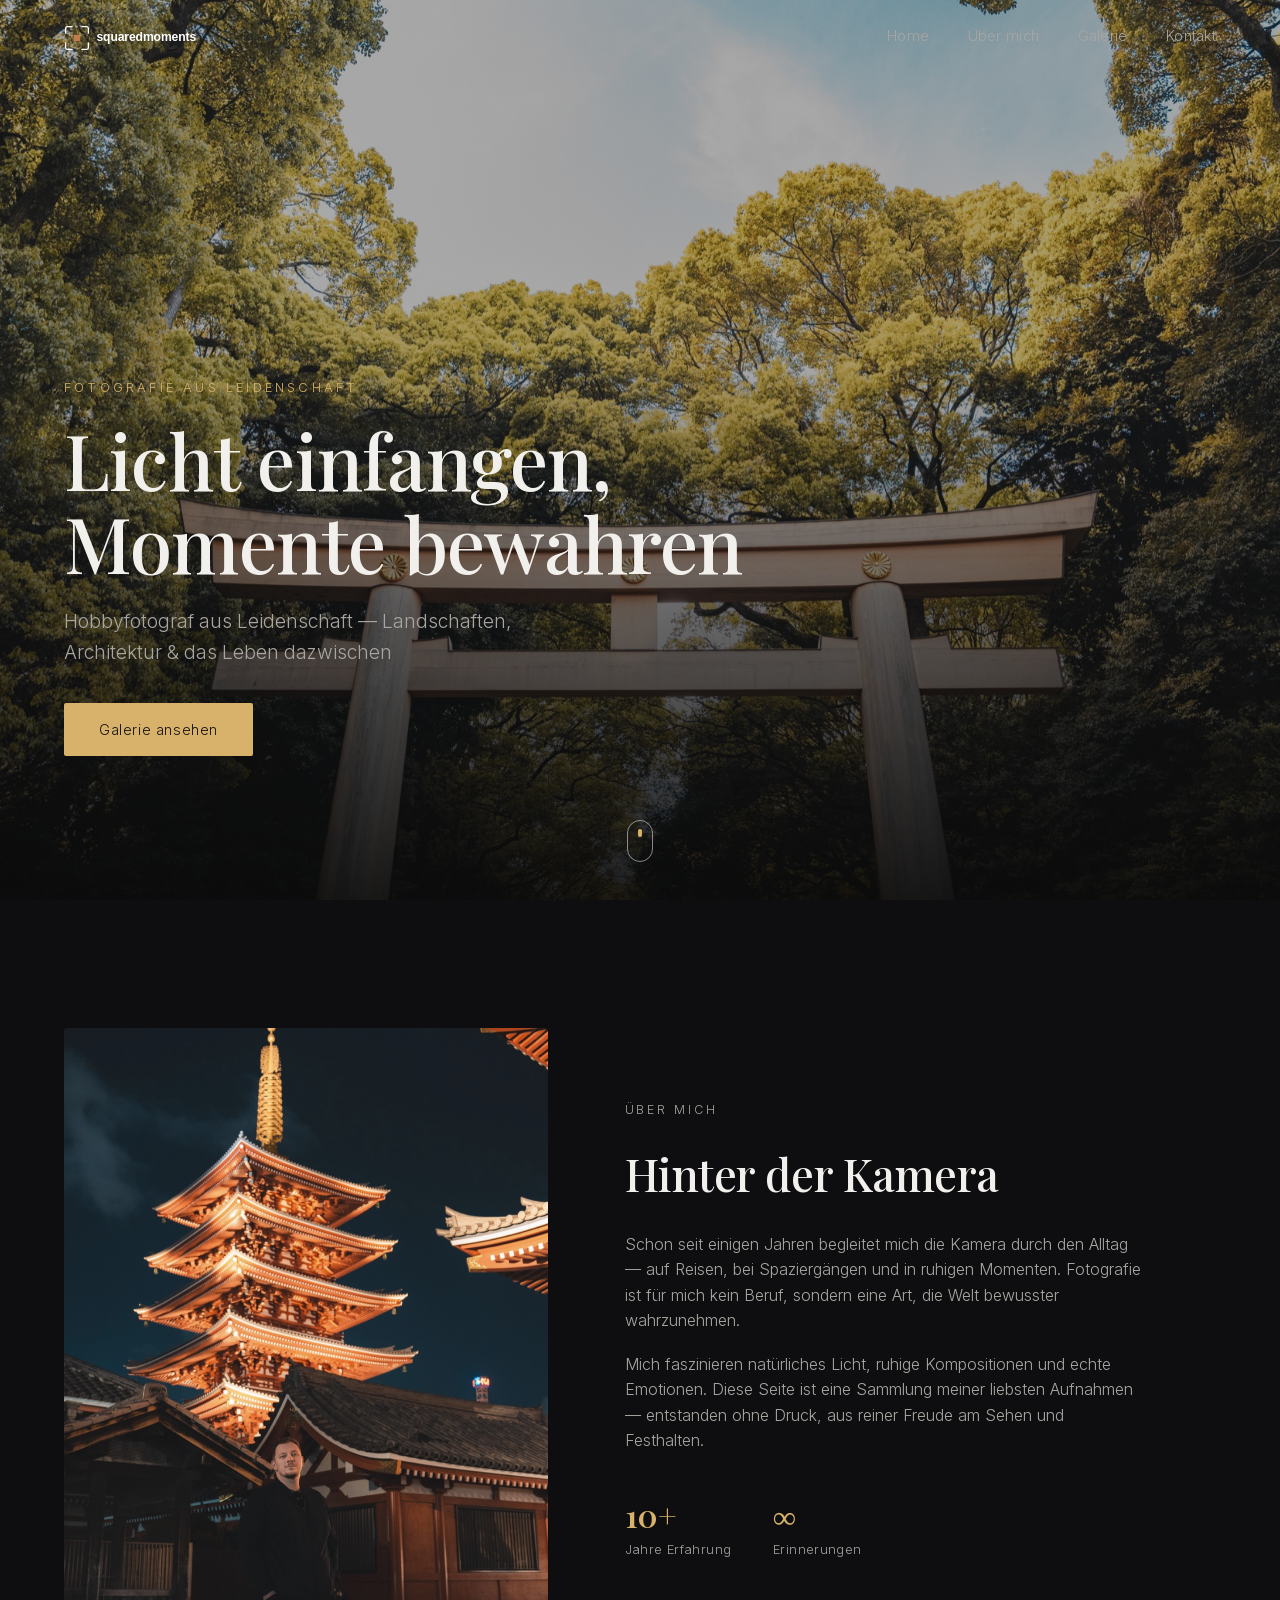
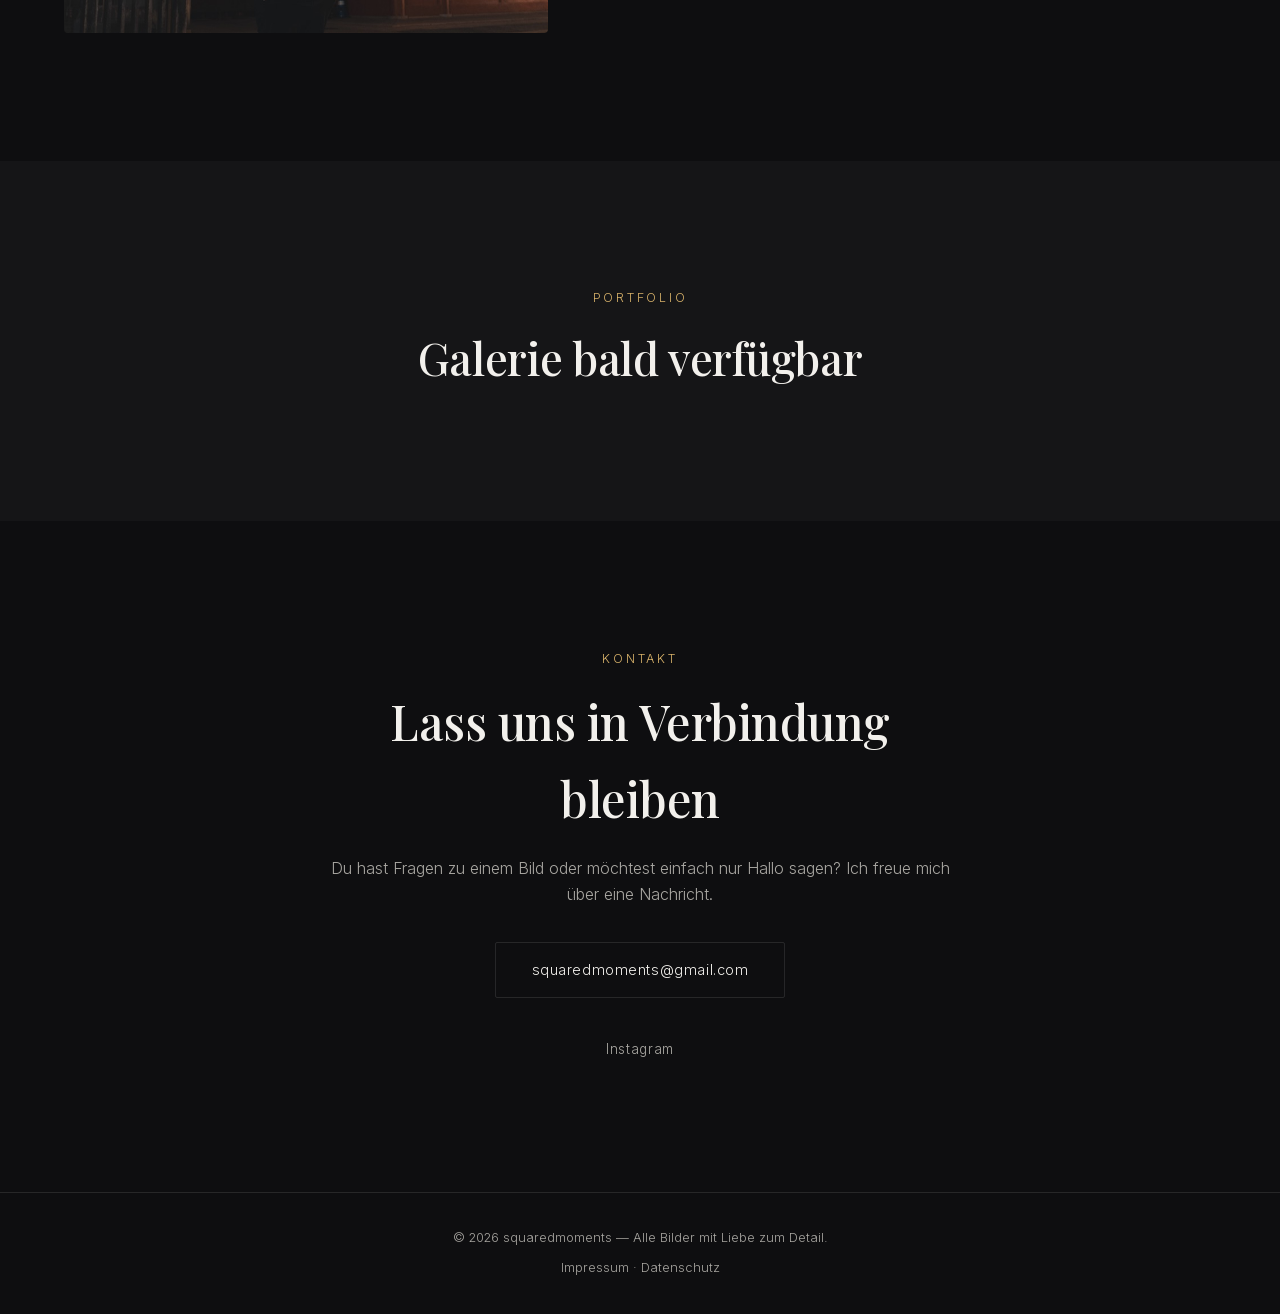
==== index.html @ 104c9c34 "Add brand logo and favicon set" ====
<!DOCTYPE html>
<html lang="de">
<head>
<meta charset="UTF-8">
<meta name="viewport" content="width=device-width, initial-scale=1.0">
<title>squaredmoments — Fotografie</title>
<meta name="description" content="Hobbyfotograf — Landschaften, Architektur &amp; Momente in Schwarzweiß und Farbe.">
<link rel="icon" href="logo/favicon.svg" type="image/svg+xml">
<link rel="icon" href="logo/favicon-32.png" sizes="32x32" type="image/png">
<link rel="icon" href="logo/favicon-16.png" sizes="16x16" type="image/png">
<link rel="apple-touch-icon" href="logo/apple-touch-icon-180.png">
<link rel="stylesheet" href="style.css">
</head>
<body>

<div class="cursor-dot" id="cursorDot"></div>
<div class="cursor-ring" id="cursorRing"><span class="cursor-ring__label" id="cursorLabel"></span></div>

<header class="nav" id="nav">
  <a href="#home" class="nav__logo"><img src="logo/logo-horizontal-dark-bg.svg" alt="squaredmoments" class="nav__logo-img"></a>
  <nav class="nav__links" id="navLinks">
    <a href="#home">Home</a>
    <a href="#about">Über mich</a>
    <a href="#gallery">Galerie</a>
    <a href="#contact">Kontakt</a>
  </nav>
  <button class="nav__toggle" id="navToggle" aria-label="Menü öffnen">
    <span></span><span></span><span></span>
  </button>
</header>

<section class="hero" id="home">
  <div class="hero__bg">
    <img src="images/hero-torii.jpg" alt="Torii-Tor umgeben von Bäumen" loading="eager">
  </div>
  <div class="hero__overlay"></div>
  <div class="hero__content">
    <p class="hero__eyebrow">Fotografie aus Leidenschaft</p>
    <h1 class="hero__title">Licht einfangen,<br>Momente bewahren</h1>
    <p class="hero__subtitle">Hobbyfotograf aus Leidenschaft — Landschaften, Architektur &amp; das Leben dazwischen</p>
    <a href="#gallery" class="btn" data-cursor="Ansehen">Galerie ansehen</a>
  </div>
  <a href="#about" class="hero__scroll" aria-label="Nach unten scrollen">
    <span></span>
  </a>
</section>

<section class="about" id="about">
  <div class="about__image reveal">
    <img src="images/about-photo.jpg" alt="Aufnahme des Fotografen">
  </div>
  <div class="about__text reveal">
    <p class="section-eyebrow">Über mich</p>
    <h2>Hinter der Kamera</h2>
    <p>
      Schon seit einigen Jahren begleitet mich die Kamera durch den Alltag —
      auf Reisen, bei Spaziergängen und in ruhigen Momenten. Fotografie ist
      für mich kein Beruf, sondern eine Art, die Welt bewusster wahrzunehmen.
    </p>
    <p>
      Mich faszinieren natürliches Licht, ruhige Kompositionen und echte
      Emotionen. Diese Seite ist eine Sammlung meiner liebsten Aufnahmen —
      entstanden ohne Druck, aus reiner Freude am Sehen und Festhalten.
    </p>
    <ul class="about__stats">
      <li><strong>10+</strong><span>Jahre Erfahrung</span></li>
      <li><strong>&infin;</strong><span>Erinnerungen</span></li>
    </ul>
  </div>
</section>

<section class="gallery gallery--soon" id="gallery">
  <div class="section-header reveal">
    <p class="section-eyebrow">Portfolio</p>
    <h2>Galerie bald verfügbar</h2>
  </div>
</section>

<section class="contact" id="contact">
  <div class="contact__inner reveal">
    <p class="section-eyebrow">Kontakt</p>
    <h2>Lass uns in Verbindung bleiben</h2>
    <p class="contact__text">
      Du hast Fragen zu einem Bild oder möchtest einfach nur Hallo sagen?
      Ich freue mich über eine Nachricht.
    </p>
    <a class="btn btn--outline" href="mailto:squaredmoments@gmail.com">squaredmoments@gmail.com</a>
    <div class="socials">
      <a href="https://www.instagram.com/squaredmoment" target="_blank" rel="noopener" aria-label="Instagram">Instagram</a>
    </div>
  </div>
</section>

<footer class="footer">
  <p>&copy; <span id="year"></span> squaredmoments — Alle Bilder mit Liebe zum Detail.</p>
  <p class="footer__legal"><a href="impressum.html">Impressum</a> &middot; <a href="datenschutz.html">Datenschutz</a></p>
</footer>

<div class="lightbox" id="lightbox">
  <button class="lightbox__close" id="lightboxClose" aria-label="Schließen">&times;</button>
  <button class="lightbox__nav lightbox__prev" id="lightboxPrev" aria-label="Vorheriges Bild">&#8249;</button>
  <img src="" alt="" id="lightboxImg">
  <button class="lightbox__nav lightbox__next" id="lightboxNext" aria-label="Nächstes Bild">&#8250;</button>
  <p class="lightbox__caption" id="lightboxCaption"></p>
</div>

<script src="script.js"></script>
</body>
</html>
---- style.css ----
@font-face {
  font-family: 'Inter';
  font-style: normal;
  font-weight: 300;
  font-display: swap;
  src: url('fonts/inter-300.woff2') format('woff2');
}
@font-face {
  font-family: 'Inter';
  font-style: normal;
  font-weight: 400;
  font-display: swap;
  src: url('fonts/inter-400.woff2') format('woff2');
}
@font-face {
  font-family: 'Inter';
  font-style: normal;
  font-weight: 500;
  font-display: swap;
  src: url('fonts/inter-500.woff2') format('woff2');
}
@font-face {
  font-family: 'Inter';
  font-style: normal;
  font-weight: 600;
  font-display: swap;
  src: url('fonts/inter-600.woff2') format('woff2');
}
@font-face {
  font-family: 'Playfair Display';
  font-style: normal;
  font-weight: 400;
  font-display: swap;
  src: url('fonts/playfair-400.woff2') format('woff2');
}
@font-face {
  font-family: 'Playfair Display';
  font-style: normal;
  font-weight: 500;
  font-display: swap;
  src: url('fonts/playfair-500.woff2') format('woff2');
}
@font-face {
  font-family: 'Playfair Display';
  font-style: normal;
  font-weight: 600;
  font-display: swap;
  src: url('fonts/playfair-600.woff2') format('woff2');
}
@font-face {
  font-family: 'Playfair Display';
  font-style: italic;
  font-weight: 400;
  font-display: swap;
  src: url('fonts/playfair-400-italic.woff2') format('woff2');
}

:root {
  --bg: #0e0e10;
  --bg-alt: #151517;
  --text: #f2f0ec;
  --text-dim: #a8a6a1;
  --accent: #d8b26a;
  --line: rgba(255,255,255,0.1);
  --font-serif: 'Playfair Display', serif;
  --font-sans: 'Inter', sans-serif;
  --nav-h: 76px;
}

* { margin: 0; padding: 0; box-sizing: border-box; }

html { scroll-behavior: smooth; }

body {
  background: var(--bg);
  color: var(--text);
  font-family: var(--font-sans);
  font-weight: 300;
  line-height: 1.6;
  overflow-x: hidden;
}

img { display: block; max-width: 100%; }

a { color: inherit; text-decoration: none; }

h1, h2 { font-family: var(--font-serif); font-weight: 500; letter-spacing: -0.01em; }

.section-eyebrow {
  font-size: 0.78rem;
  letter-spacing: 0.22em;
  text-transform: uppercase;
  color: var(--accent);
  margin-bottom: 0.9rem;
}

.btn {
  display: inline-block;
  padding: 0.95rem 2.2rem;
  background: var(--accent);
  color: #16140f;
  font-size: 0.9rem;
  letter-spacing: 0.04em;
  border-radius: 2px;
  transition: transform 0.35s ease, box-shadow 0.35s ease;
}
.btn:hover { transform: translateY(-3px); box-shadow: 0 12px 30px -10px rgba(216,178,106,0.55); }

.btn--outline {
  background: transparent;
  color: var(--text);
  border: 1px solid var(--line);
}
.btn--outline:hover { border-color: var(--accent); box-shadow: none; color: var(--accent); }

/* NAV */
.nav {
  position: fixed;
  top: 0; left: 0; right: 0;
  height: var(--nav-h);
  display: flex;
  align-items: center;
  justify-content: space-between;
  padding: 0 5vw;
  z-index: 100;
  transition: background 0.4s ease, box-shadow 0.4s ease, height 0.4s ease;
}
.nav.scrolled {
  background: rgba(14,14,16,0.85);
  backdrop-filter: blur(10px);
  box-shadow: 0 1px 0 var(--line);
  height: 64px;
}
.nav__logo {
  display: flex;
  align-items: center;
}
.nav__logo-img {
  height: 26px;
  width: auto;
  display: block;
}

.nav__links {
  display: flex;
  gap: 2.4rem;
  font-size: 0.9rem;
  letter-spacing: 0.02em;
}
.nav__links a {
  position: relative;
  padding-bottom: 4px;
  color: var(--text-dim);
  transition: color 0.3s ease;
}
.nav__links a::after {
  content: '';
  position: absolute;
  left: 0; bottom: 0;
  width: 0; height: 1px;
  background: var(--accent);
  transition: width 0.3s ease;
}
.nav__links a:hover { color: var(--text); }
.nav__links a:hover::after { width: 100%; }

.nav__toggle {
  display: none;
  flex-direction: column;
  justify-content: center;
  gap: 5px;
  width: 32px; height: 32px;
  background: none; border: none;
  cursor: pointer;
  z-index: 110;
}
.nav__toggle span {
  height: 1px;
  background: var(--text);
  width: 100%;
  transition: transform 0.3s ease, opacity 0.3s ease;
}
.nav__toggle.open span:nth-child(1) { transform: translateY(6px) rotate(45deg); }
.nav__toggle.open span:nth-child(2) { opacity: 0; }
.nav__toggle.open span:nth-child(3) { transform: translateY(-6px) rotate(-45deg); }

/* HERO */
.hero {
  position: relative;
  height: 100svh;
  display: flex;
  align-items: flex-end;
  overflow: hidden;
}
.hero__bg {
  position: absolute; inset: 0;
}
.hero__bg img {
  width: 100%; height: 100%;
  object-fit: cover;
  transform: scale(1.08);
  animation: heroZoom 18s ease-in-out infinite alternate;
}
@keyframes heroZoom {
  from { transform: scale(1.08); }
  to { transform: scale(1); }
}
.hero__overlay {
  position: absolute; inset: 0;
  background: linear-gradient(180deg, rgba(10,10,10,0.35) 0%, rgba(10,10,10,0.35) 40%, rgba(10,10,10,0.92) 100%);
}
.hero__content {
  position: relative;
  padding: 0 5vw 9rem;
  max-width: 900px;
}
.hero__eyebrow {
  font-size: 0.8rem;
  letter-spacing: 0.25em;
  text-transform: uppercase;
  color: var(--accent);
  margin-bottom: 1.2rem;
  opacity: 0;
  animation: fadeUp 1s ease 0.2s forwards;
}
.hero__title {
  font-size: clamp(2.6rem, 6vw, 5rem);
  line-height: 1.08;
  margin-bottom: 1.4rem;
  opacity: 0;
  animation: fadeUp 1s ease 0.4s forwards;
}
.hero__subtitle {
  color: var(--text-dim);
  font-size: clamp(1rem, 1.6vw, 1.2rem);
  max-width: 520px;
  margin-bottom: 2.2rem;
  opacity: 0;
  animation: fadeUp 1s ease 0.6s forwards;
}
.hero__content .btn {
  opacity: 0;
  animation: fadeUp 1s ease 0.8s forwards;
}
@keyframes fadeUp {
  from { opacity: 0; transform: translateY(24px); }
  to { opacity: 1; transform: translateY(0); }
}

.hero__scroll {
  position: absolute;
  bottom: 2.4rem; left: 50%;
  transform: translateX(-50%);
  width: 26px; height: 42px;
  border: 1px solid rgba(255,255,255,0.5);
  border-radius: 20px;
  display: flex;
  justify-content: center;
  padding-top: 8px;
}
.hero__scroll span {
  width: 4px; height: 8px;
  background: var(--accent);
  border-radius: 2px;
  animation: scrollDot 1.8s ease infinite;
}
@keyframes scrollDot {
  0% { transform: translateY(0); opacity: 1; }
  70% { transform: translateY(12px); opacity: 0; }
  100% { opacity: 0; }
}

/* ABOUT */
.about {
  display: grid;
  grid-template-columns: 0.9fr 1.1fr;
  gap: clamp(2rem, 6vw, 6rem);
  align-items: center;
  padding: clamp(5rem, 10vw, 8rem) 5vw;
  background: var(--bg);
}
.about__image {
  aspect-ratio: 4/5;
  overflow: hidden;
  border-radius: 4px;
}
.about__image img {
  width: 100%; height: 100%; object-fit: cover;
  filter: grayscale(0.15);
}
.about__text h2 { font-size: clamp(2rem, 3.5vw, 2.8rem); margin-bottom: 1.4rem; }
.about__text p { color: var(--text-dim); margin-bottom: 1.1rem; max-width: 52ch; }
.about__stats {
  display: flex;
  gap: 2.6rem;
  margin-top: 2.2rem;
  list-style: none;
}
.about__stats li { display: flex; flex-direction: column; }
.about__stats strong { font-family: var(--font-serif); font-size: 2rem; color: var(--accent); }
.about__stats span { font-size: 0.8rem; color: var(--text-dim); letter-spacing: 0.03em; }

/* GALLERY */
.gallery {
  padding: clamp(4rem, 8vw, 7rem) 5vw clamp(5rem, 8vw, 8rem);
  background: var(--bg-alt);
}
.gallery--soon {
  display: flex;
  align-items: center;
  justify-content: center;
  min-height: 40vh;
}
.gallery--soon .section-header { margin-bottom: 0; }
.section-header { text-align: center; margin-bottom: 2.6rem; }
.section-header h2 { font-size: clamp(2rem, 3.5vw, 2.8rem); }

.filters {
  display: flex;
  justify-content: center;
  flex-wrap: wrap;
  gap: 0.7rem;
  margin-bottom: 3rem;
}
.filter {
  background: transparent;
  border: 1px solid var(--line);
  color: var(--text-dim);
  padding: 0.55rem 1.3rem;
  border-radius: 30px;
  font-family: var(--font-sans);
  font-size: 0.85rem;
  cursor: pointer;
  transition: all 0.3s ease;
}
.filter:hover { color: var(--text); border-color: var(--accent); }
.filter.active { background: var(--accent); color: #16140f; border-color: var(--accent); }

.grid {
  display: grid;
  grid-template-columns: repeat(4, 1fr);
  grid-auto-rows: 260px;
  gap: 1.1rem;
}
.grid__item {
  position: relative;
  grid-column: span 1;
  grid-row: span 1;
  overflow: hidden;
  border-radius: 4px;
  cursor: pointer;
}
.grid__item[style*="--span:2"] { grid-column: span 2; }

.grid__item img {
  width: 100%; height: 100%; object-fit: cover;
  transition: transform 0.6s ease, filter 0.6s ease;
  filter: saturate(0.9);
}
.grid__item:hover img { transform: scale(1.08); filter: saturate(1.1); }

.grid__item figcaption {
  position: absolute;
  left: 0; right: 0; bottom: 0;
  padding: 1.2rem 1.1rem;
  background: linear-gradient(0deg, rgba(0,0,0,0.75), transparent);
  font-size: 0.85rem;
  letter-spacing: 0.02em;
  opacity: 0;
  transform: translateY(8px);
  transition: all 0.4s ease;
}
.grid__item:hover figcaption { opacity: 1; transform: translateY(0); }

.grid__item.hide { display: none; }

/* CONTACT */
.contact {
  padding: clamp(5rem, 10vw, 9rem) 5vw;
  background: var(--bg);
  text-align: center;
}
.contact__inner { max-width: 640px; margin: 0 auto; }
.contact h2 { font-size: clamp(2rem, 4vw, 3rem); margin-bottom: 1.2rem; }
.contact__text { color: var(--text-dim); margin-bottom: 2.2rem; }
.socials {
  display: flex;
  justify-content: center;
  gap: 2rem;
  margin-top: 2.6rem;
  font-size: 0.85rem;
  letter-spacing: 0.05em;
}
.socials a { color: var(--text-dim); position: relative; padding-bottom: 3px; }
.socials a::after {
  content: '';
  position: absolute; left: 0; bottom: 0;
  width: 0; height: 1px;
  background: var(--accent);
  transition: width 0.3s ease;
}
.socials a:hover { color: var(--text); }
.socials a:hover::after { width: 100%; }

/* FOOTER */
.footer {
  padding: 2.2rem 5vw;
  text-align: center;
  color: var(--text-dim);
  font-size: 0.8rem;
  border-top: 1px solid var(--line);
  background: var(--bg);
}
.footer__legal { margin-top: 0.6rem; }
.footer__legal a { color: var(--text-dim); }
.footer__legal a:hover { color: var(--accent); }

/* LEGAL PAGES */
.legal {
  max-width: 760px;
  margin: 0 auto;
  padding: clamp(8rem, 12vw, 10rem) 5vw clamp(5rem, 8vw, 7rem);
  color: var(--text-dim);
}
.legal h1 {
  font-family: var(--font-serif);
  font-size: clamp(2rem, 4vw, 2.8rem);
  color: var(--text);
  margin-bottom: 2.2rem;
}
.legal h2 {
  font-family: var(--font-serif);
  font-size: 1.3rem;
  color: var(--text);
  margin: 2.4rem 0 0.8rem;
}
.legal p, .legal li { margin-bottom: 0.9rem; line-height: 1.7; }
.legal a { color: var(--accent); text-decoration: underline; }
.legal ul { padding-left: 1.2rem; }

/* LIGHTBOX */
.lightbox {
  position: fixed; inset: 0;
  background: rgba(8,8,9,0.96);
  display: flex;
  flex-direction: column;
  align-items: center;
  justify-content: center;
  z-index: 200;
  opacity: 0;
  visibility: hidden;
  transition: opacity 0.35s ease;
  padding: 4rem 2rem;
}
.lightbox.open { opacity: 1; visibility: visible; }
.lightbox img {
  max-width: 90vw;
  max-height: 78vh;
  object-fit: contain;
  border-radius: 2px;
  box-shadow: 0 30px 80px rgba(0,0,0,0.6);
}
.lightbox__caption {
  margin-top: 1.2rem;
  color: var(--text-dim);
  font-size: 0.9rem;
  letter-spacing: 0.03em;
}
.lightbox__close {
  position: absolute; top: 1.6rem; right: 1.8rem;
  background: none; border: none;
  color: var(--text);
  font-size: 2.2rem;
  line-height: 1;
  cursor: pointer;
}
.lightbox__nav {
  position: absolute; top: 50%; transform: translateY(-50%);
  background: none; border: none;
  color: var(--text);
  font-size: 3rem;
  cursor: pointer;
  padding: 0.5rem 1rem;
  opacity: 0.7;
  transition: opacity 0.3s ease;
}
.lightbox__nav:hover { opacity: 1; }
.lightbox__prev { left: 0.5rem; }
.lightbox__next { right: 0.5rem; }

/* SCROLL REVEAL */
.reveal {
  opacity: 0;
  transform: translateY(28px);
  transition: opacity 0.8s ease, transform 0.8s ease;
}
.reveal.in-view {
  opacity: 1;
  transform: translateY(0);
}

/* CUSTOM CURSOR */
.cursor-dot, .cursor-ring {
  position: fixed;
  top: 0; left: 0;
  border-radius: 50%;
  pointer-events: none;
  z-index: 10000;
  transform: translate(-50%, -50%);
  opacity: 0;
  will-change: transform;
}
.cursor-dot {
  width: 7px; height: 7px;
  background: var(--accent);
  transition: opacity 0.25s ease, transform 0.15s ease;
}
.cursor-ring {
  width: 42px; height: 42px;
  border: 1.5px solid var(--accent);
  display: flex;
  align-items: center;
  justify-content: center;
  transition: width 0.35s cubic-bezier(.16,1,.3,1), height 0.35s cubic-bezier(.16,1,.3,1),
              background-color 0.35s ease, border-color 0.35s ease, opacity 0.25s ease;
}
.cursor-dot.is-visible, .cursor-ring.is-visible { opacity: 1; }
.cursor-ring.is-hover {
  width: 88px; height: 88px;
  background: var(--accent);
}
.cursor-ring.is-hover ~ .cursor-dot,
.cursor-dot.is-hidden { opacity: 0; }
.cursor-ring.is-pressed { width: 36px; height: 36px; }
.cursor-ring__label {
  opacity: 0;
  font-size: 0.72rem;
  font-weight: 500;
  letter-spacing: 0.03em;
  color: #16140f;
  white-space: nowrap;
  transition: opacity 0.2s ease 0.1s;
}
.cursor-ring.is-hover .cursor-ring__label { opacity: 1; }

@media (pointer: coarse) {
  .cursor-dot, .cursor-ring { display: none; }
}

body.custom-cursor-active, body.custom-cursor-active a, body.custom-cursor-active button {
  cursor: none;
}

/* RESPONSIVE */
@media (max-width: 980px) {
  .about { grid-template-columns: 1fr; }
  .about__image { max-width: 460px; margin: 0 auto; }
  .grid { grid-template-columns: repeat(2, 1fr); grid-auto-rows: 220px; }
  .grid__item[style*="--span:2"] { grid-column: span 2; }
}

@media (max-width: 720px) {
  .cursor-dot, .cursor-ring { display: none; }

  .nav__links {
    position: fixed;
    top: 0; right: 0;
    height: 100svh;
    width: min(78vw, 340px);
    background: var(--bg-alt);
    flex-direction: column;
    justify-content: center;
    align-items: flex-start;
    gap: 2rem;
    padding: 2rem 2.6rem;
    transform: translateX(100%);
    transition: transform 0.4s ease;
    box-shadow: -10px 0 40px rgba(0,0,0,0.4);
  }
  .nav__links.open { transform: translateX(0); }
  .nav__links a { font-size: 1.1rem; }
  .nav__toggle { display: flex; }

  .hero__content { padding-bottom: 6rem; }

  .grid { grid-template-columns: 1fr; grid-auto-rows: 300px; }
  .grid__item[style*="--span:2"] { grid-column: span 1; }

  .about__stats { flex-wrap: wrap; row-gap: 1.4rem; }

  .lightbox__nav { font-size: 2.2rem; }
}
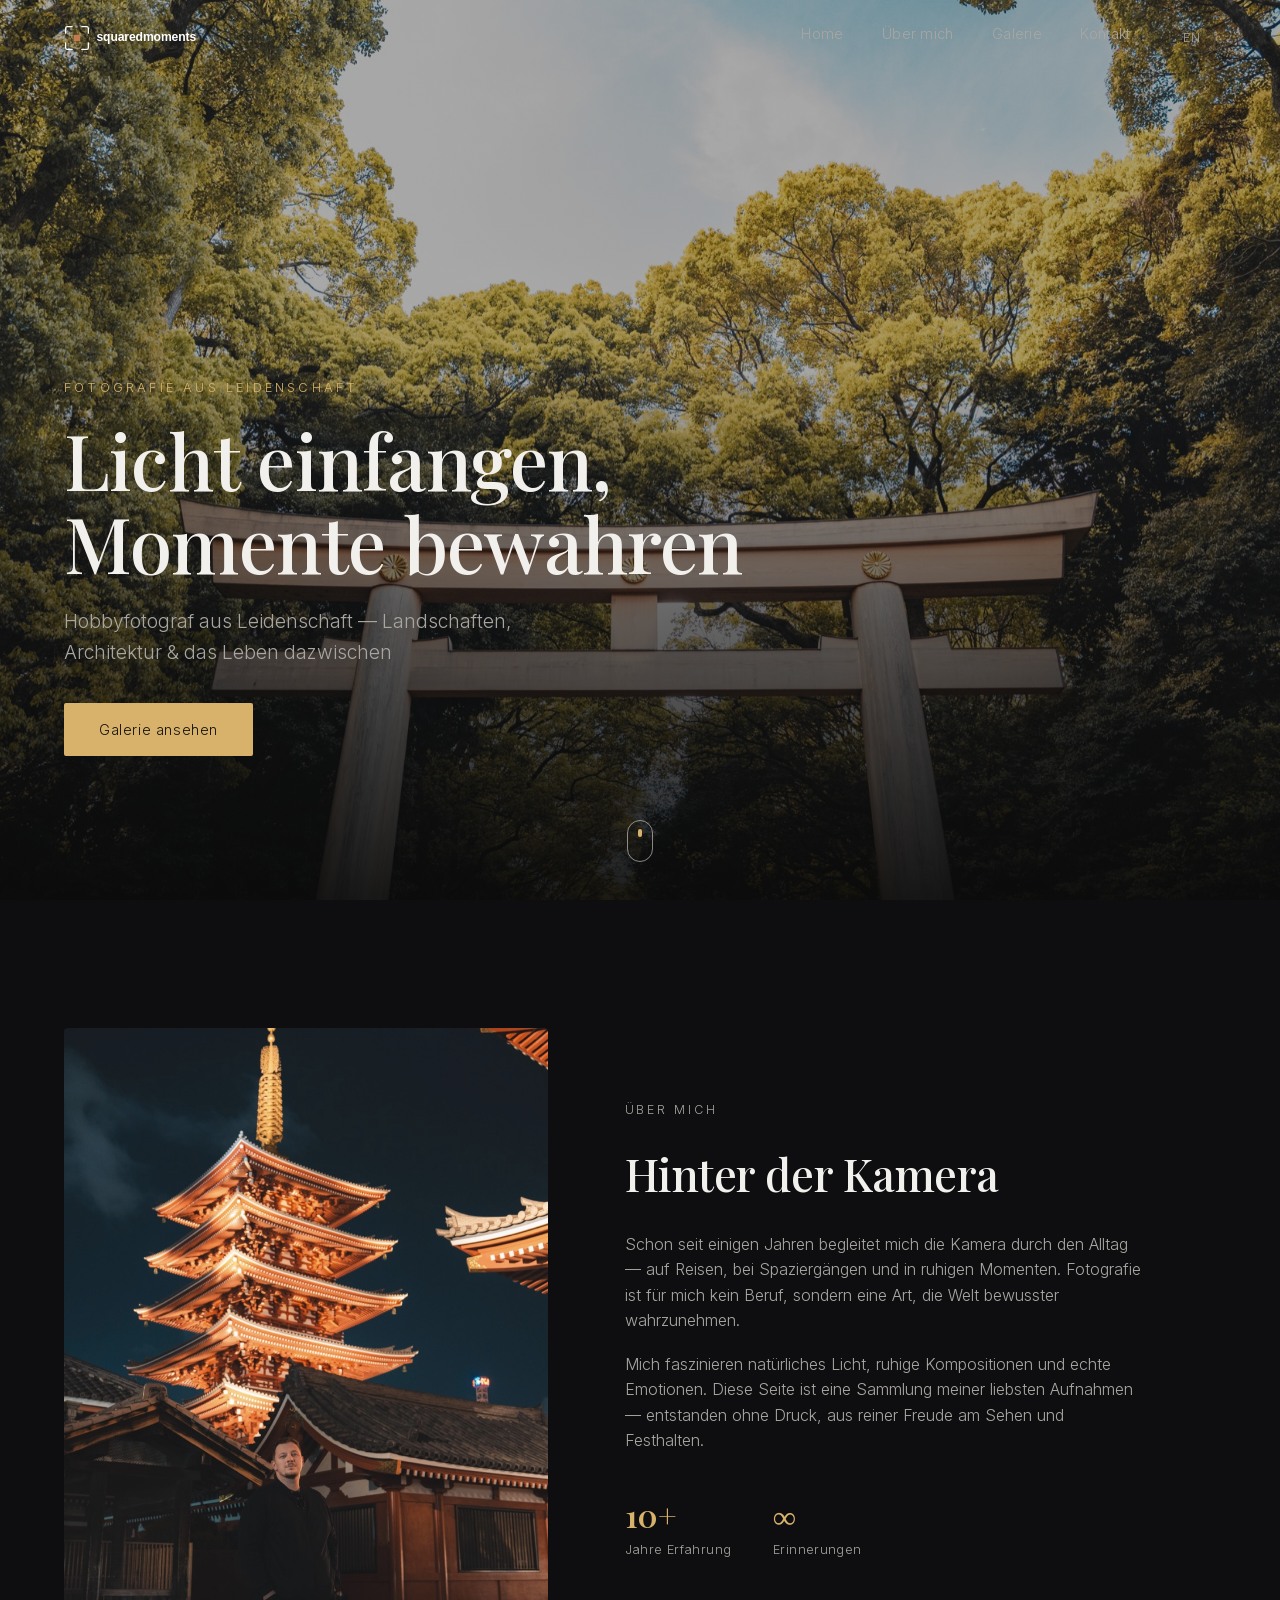
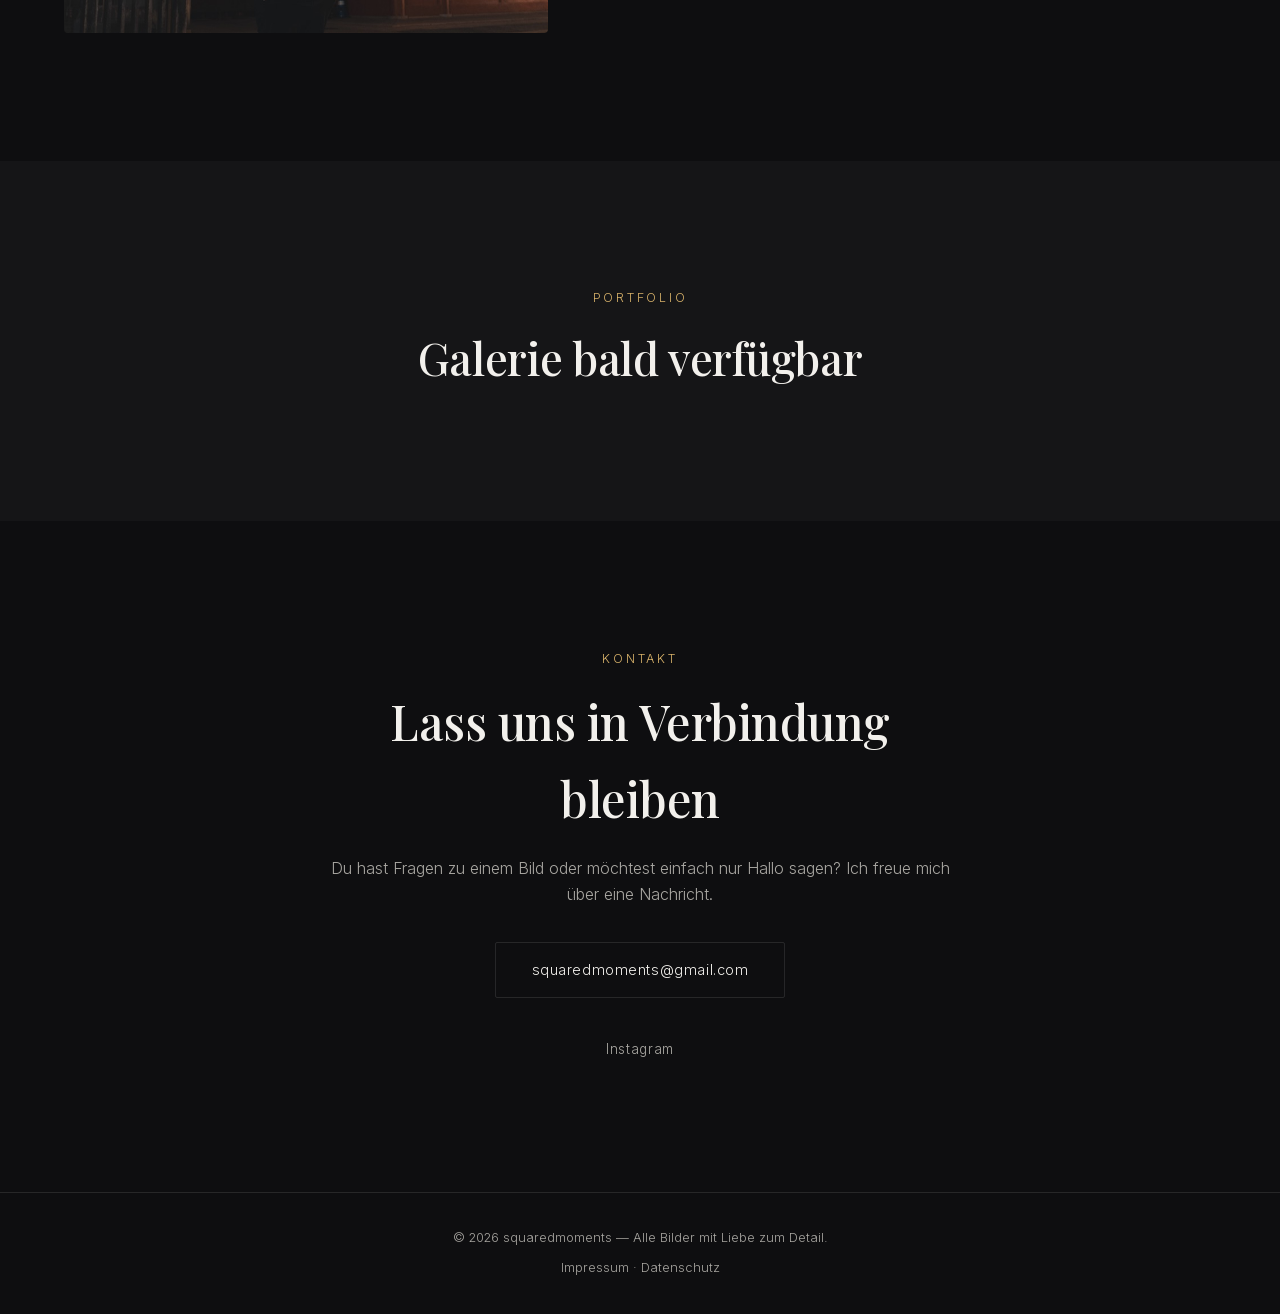
==== commit d22ae583: "Add English version with DE/EN language switcher" ====
--- a/index.html
+++ b/index.html
@@ -5,6 +5,8 @@
 <meta name="viewport" content="width=device-width, initial-scale=1.0">
 <title>squaredmoments — Fotografie</title>
 <meta name="description" content="Hobbyfotograf — Landschaften, Architektur &amp; Momente in Schwarzweiß und Farbe.">
+<link rel="alternate" hreflang="de" href="https://www.squaredmoments.com/">
+<link rel="alternate" hreflang="en" href="https://www.squaredmoments.com/en/">
 <link rel="icon" href="logo/favicon.svg" type="image/svg+xml">
 <link rel="icon" href="logo/favicon-32.png" sizes="32x32" type="image/png">
 <link rel="icon" href="logo/favicon-16.png" sizes="16x16" type="image/png">
@@ -23,6 +25,7 @@
     <a href="#about">Über mich</a>
     <a href="#gallery">Galerie</a>
     <a href="#contact">Kontakt</a>
+    <a href="en/index.html" class="nav__lang" aria-label="Switch to English version">EN</a>
   </nav>
   <button class="nav__toggle" id="navToggle" aria-label="Menü öffnen">
     <span></span><span></span><span></span>
--- a/style.css
+++ b/style.css
@@ -163,6 +163,20 @@
 }
 .nav__links a:hover { color: var(--text); }
 .nav__links a:hover::after { width: 100%; }
+
+.nav__links a.nav__lang {
+  border: 1px solid var(--line);
+  border-radius: 20px;
+  padding: 0.3rem 0.85rem 0.35rem;
+  font-size: 0.78rem;
+  letter-spacing: 0.08em;
+  align-self: center;
+}
+.nav__links a.nav__lang::after { display: none; }
+.nav__links a.nav__lang:hover {
+  border-color: var(--accent);
+  color: var(--accent);
+}
 
 .nav__toggle {
   display: none;
@@ -579,6 +593,7 @@
   }
   .nav__links.open { transform: translateX(0); }
   .nav__links a { font-size: 1.1rem; }
+  .nav__links a.nav__lang { align-self: flex-start; font-size: 0.85rem; }
   .nav__toggle { display: flex; }
 
   .hero__content { padding-bottom: 6rem; }
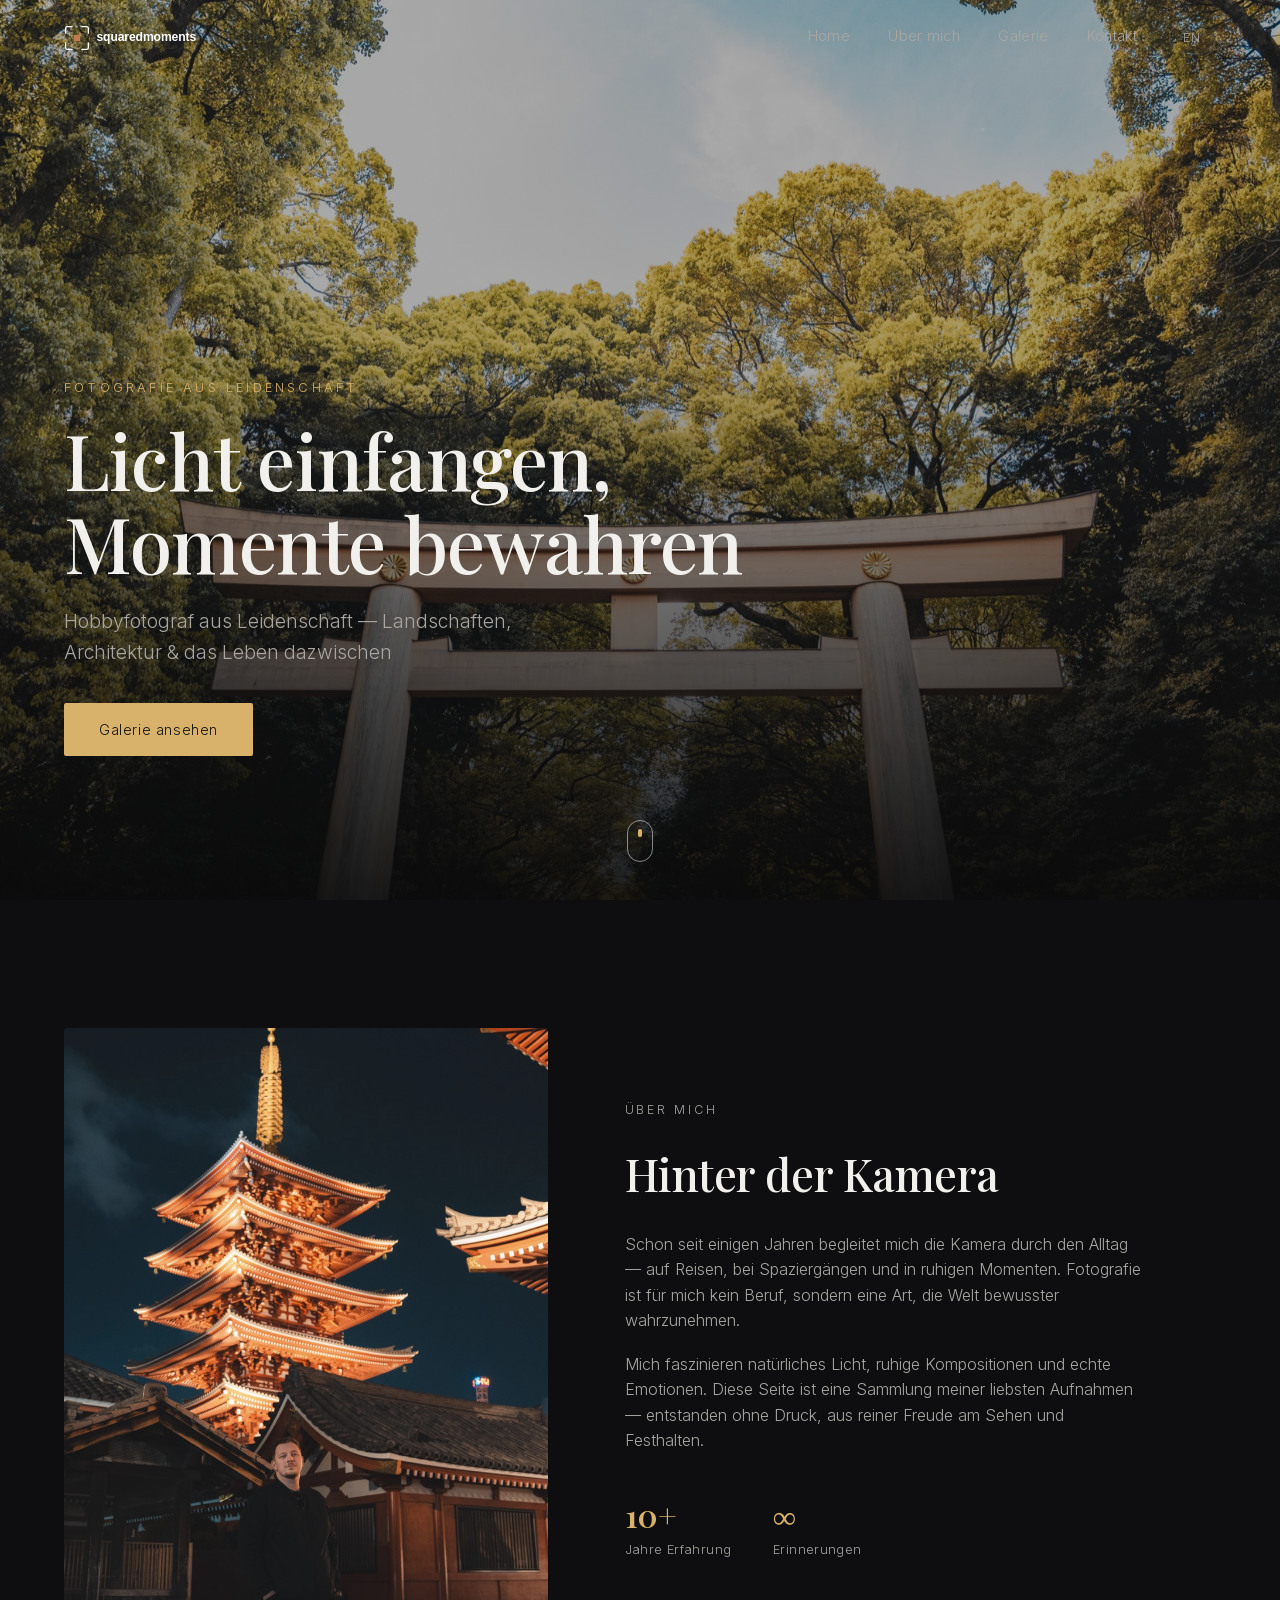
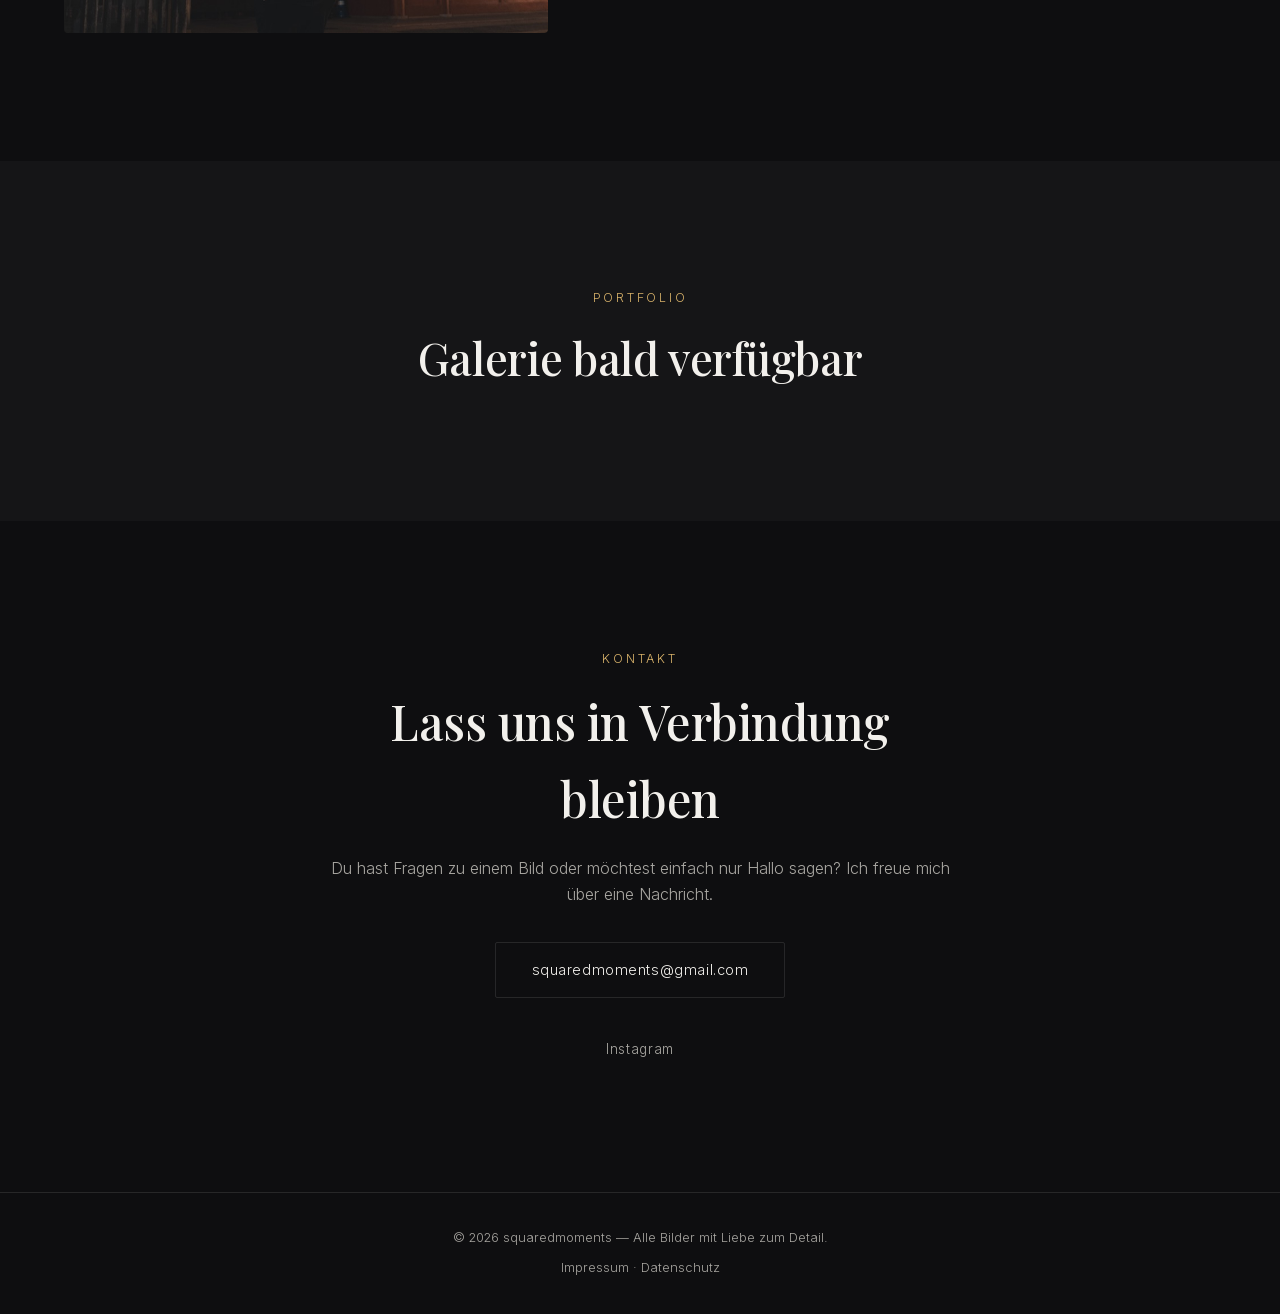
==== commit 5604db9c: "Move language switcher out of menu into always-visible header position" ====
--- a/index.html
+++ b/index.html
@@ -20,16 +20,18 @@
 
 <header class="nav" id="nav">
   <a href="#home" class="nav__logo"><img src="logo/logo-horizontal-dark-bg.svg" alt="squaredmoments" class="nav__logo-img"></a>
-  <nav class="nav__links" id="navLinks">
-    <a href="#home">Home</a>
-    <a href="#about">Über mich</a>
-    <a href="#gallery">Galerie</a>
-    <a href="#contact">Kontakt</a>
+  <div class="nav__right">
+    <nav class="nav__links" id="navLinks">
+      <a href="#home">Home</a>
+      <a href="#about">Über mich</a>
+      <a href="#gallery">Galerie</a>
+      <a href="#contact">Kontakt</a>
+    </nav>
     <a href="en/index.html" class="nav__lang" aria-label="Switch to English version">EN</a>
-  </nav>
-  <button class="nav__toggle" id="navToggle" aria-label="Menü öffnen">
-    <span></span><span></span><span></span>
-  </button>
+    <button class="nav__toggle" id="navToggle" aria-label="Menü öffnen">
+      <span></span><span></span><span></span>
+    </button>
+  </div>
 </header>
 
 <section class="hero" id="home">
--- a/style.css
+++ b/style.css
@@ -164,16 +164,21 @@
 .nav__links a:hover { color: var(--text); }
 .nav__links a:hover::after { width: 100%; }
 
-.nav__links a.nav__lang {
+.nav__right {
+  display: flex;
+  align-items: center;
+  gap: clamp(1.2rem, 2.5vw, 2.4rem);
+}
+.nav__lang {
   border: 1px solid var(--line);
   border-radius: 20px;
   padding: 0.3rem 0.85rem 0.35rem;
   font-size: 0.78rem;
   letter-spacing: 0.08em;
-  align-self: center;
-}
-.nav__links a.nav__lang::after { display: none; }
-.nav__links a.nav__lang:hover {
+  color: var(--text-dim);
+  transition: color 0.3s ease, border-color 0.3s ease;
+}
+.nav__lang:hover {
   border-color: var(--accent);
   color: var(--accent);
 }
@@ -593,7 +598,6 @@
   }
   .nav__links.open { transform: translateX(0); }
   .nav__links a { font-size: 1.1rem; }
-  .nav__links a.nav__lang { align-self: flex-start; font-size: 0.85rem; }
   .nav__toggle { display: flex; }
 
   .hero__content { padding-bottom: 6rem; }
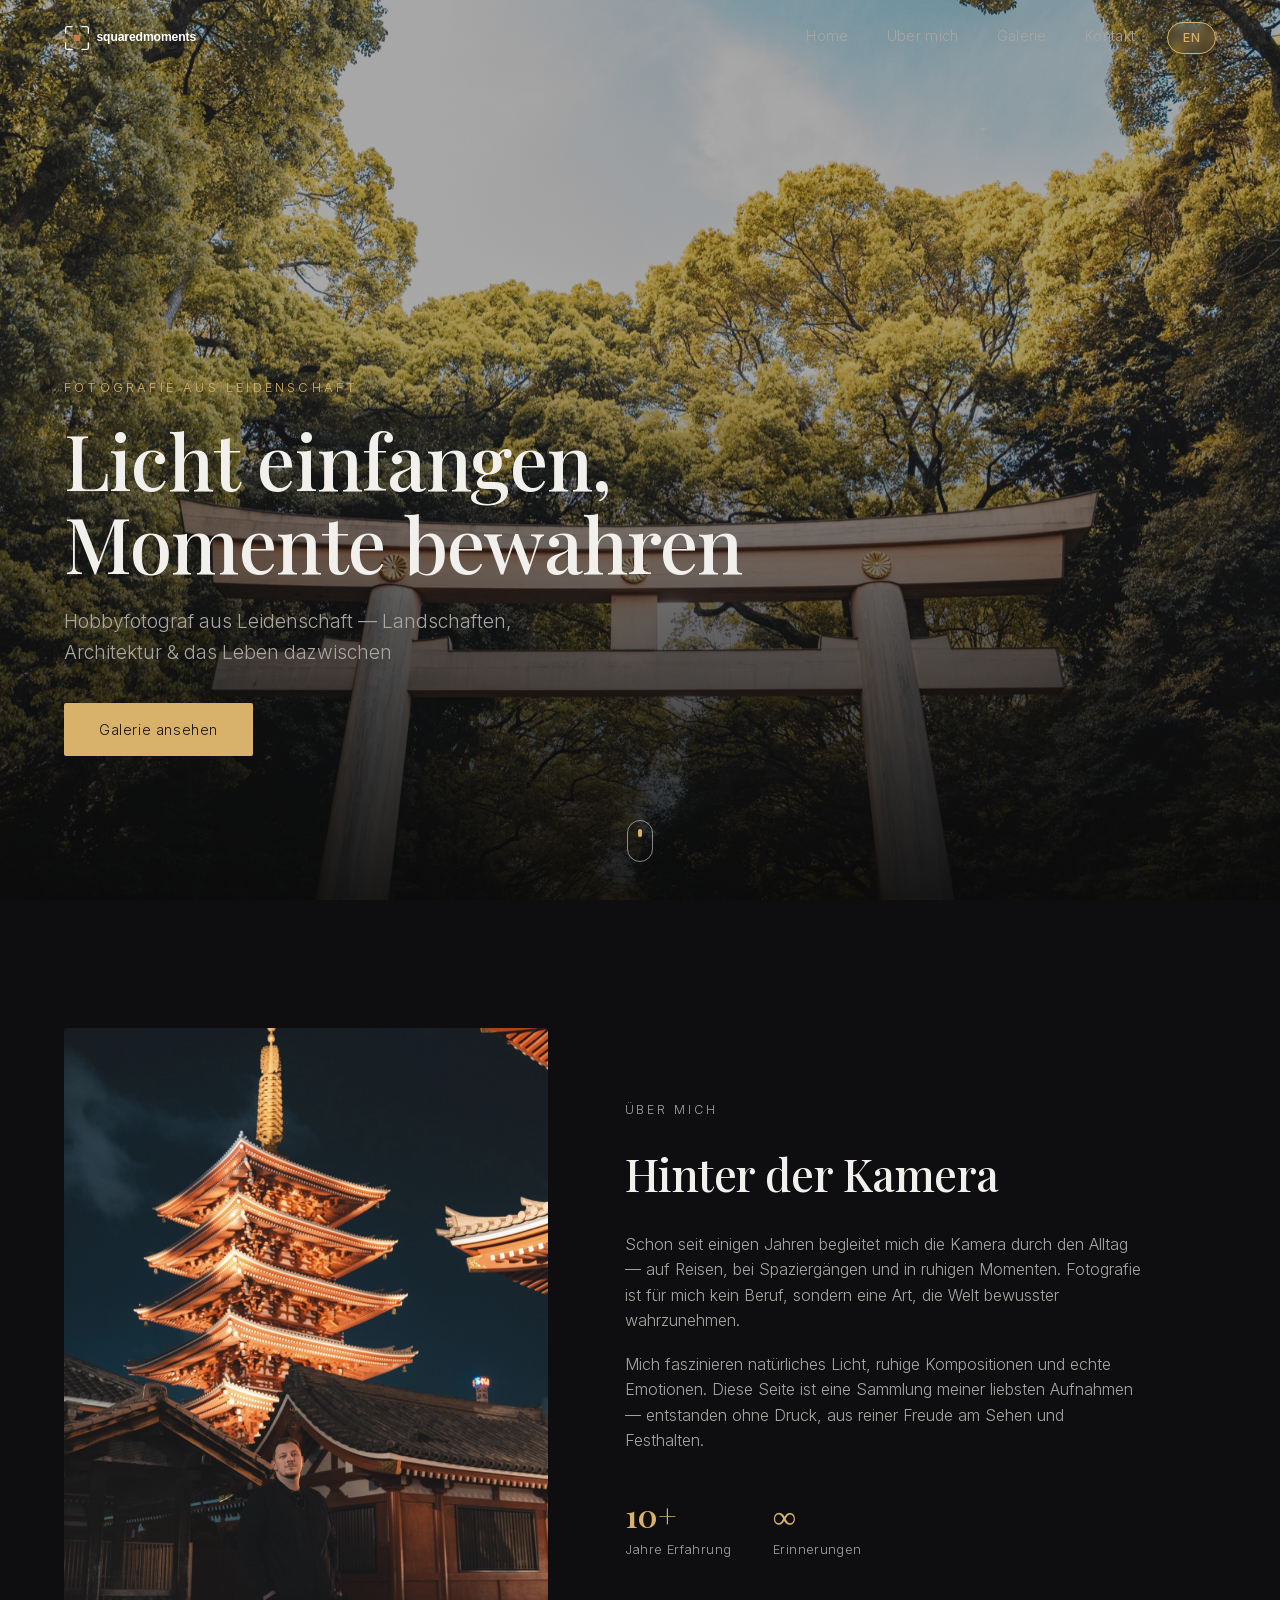
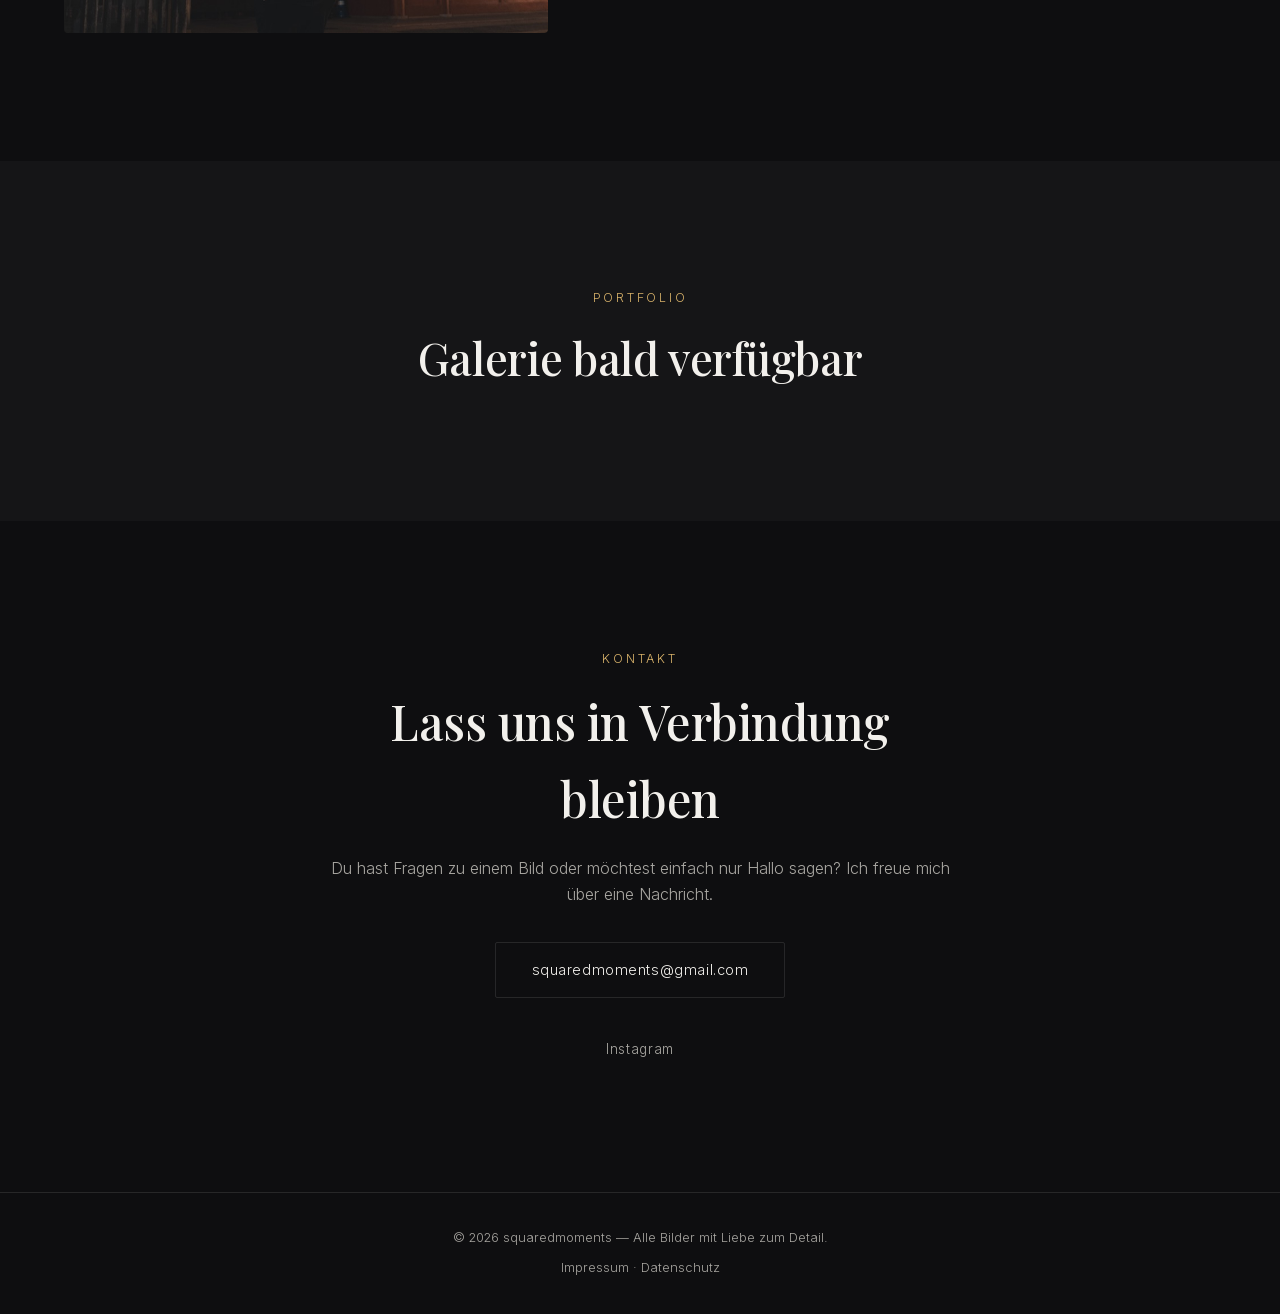
==== commit 7f4988d4: "Cache-bust CSS/JS (v2) and harden nav against wrapping" ====
--- a/index.html
+++ b/index.html
@@ -11,7 +11,7 @@
 <link rel="icon" href="logo/favicon-32.png" sizes="32x32" type="image/png">
 <link rel="icon" href="logo/favicon-16.png" sizes="16x16" type="image/png">
 <link rel="apple-touch-icon" href="logo/apple-touch-icon-180.png">
-<link rel="stylesheet" href="style.css">
+<link rel="stylesheet" href="style.css?v=2">
 </head>
 <body>
 
@@ -109,6 +109,6 @@
   <p class="lightbox__caption" id="lightboxCaption"></p>
 </div>
 
-<script src="script.js"></script>
+<script src="script.js?v=2"></script>
 </body>
 </html>
--- a/style.css
+++ b/style.css
@@ -167,20 +167,26 @@
 .nav__right {
   display: flex;
   align-items: center;
+  flex-wrap: nowrap;
   gap: clamp(1.2rem, 2.5vw, 2.4rem);
 }
 .nav__lang {
-  border: 1px solid var(--line);
+  flex-shrink: 0;
+  white-space: nowrap;
+  border: 1px solid var(--accent);
   border-radius: 20px;
-  padding: 0.3rem 0.85rem 0.35rem;
+  padding: 0.32rem 0.9rem 0.36rem;
   font-size: 0.78rem;
+  font-weight: 500;
   letter-spacing: 0.08em;
-  color: var(--text-dim);
-  transition: color 0.3s ease, border-color 0.3s ease;
+  color: var(--accent);
+  background: rgba(216, 178, 106, 0.12);
+  backdrop-filter: blur(4px);
+  transition: color 0.3s ease, background-color 0.3s ease;
 }
 .nav__lang:hover {
-  border-color: var(--accent);
-  color: var(--accent);
+  background: var(--accent);
+  color: #16140f;
 }
 
 .nav__toggle {
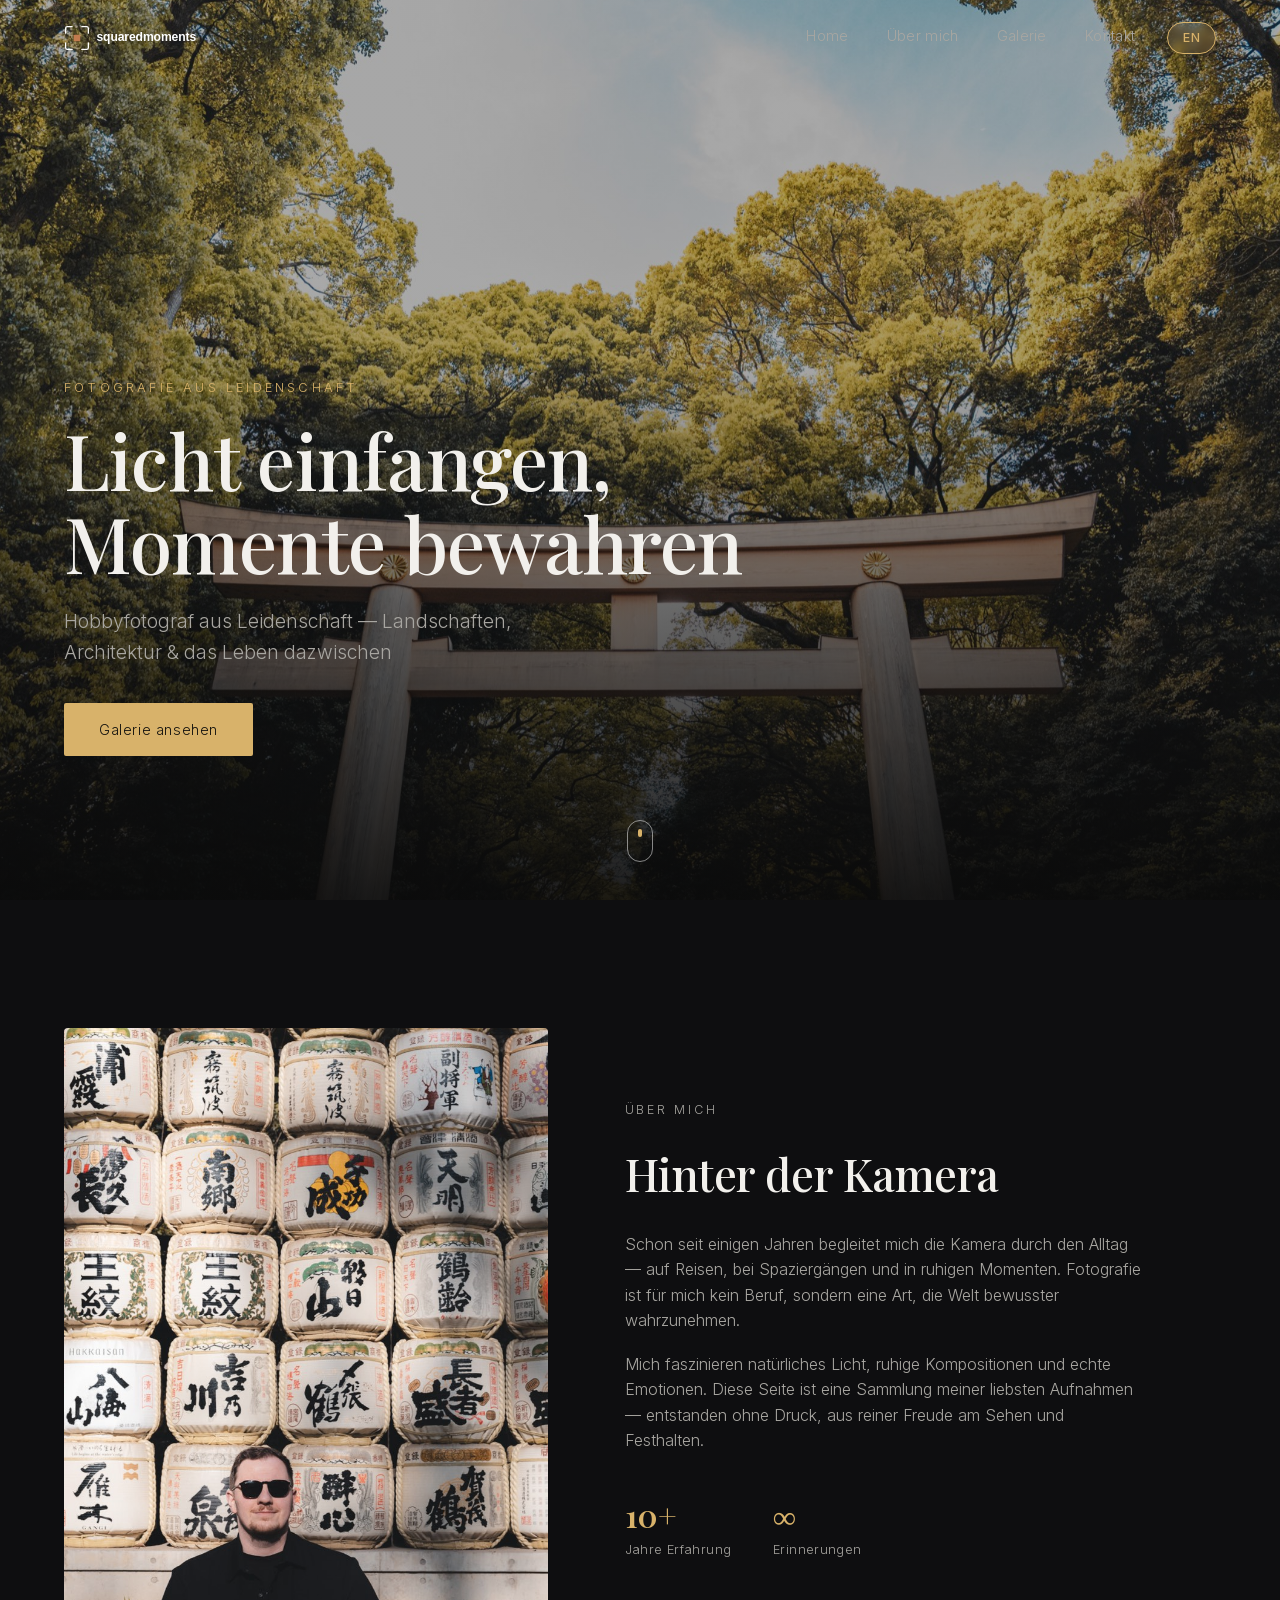
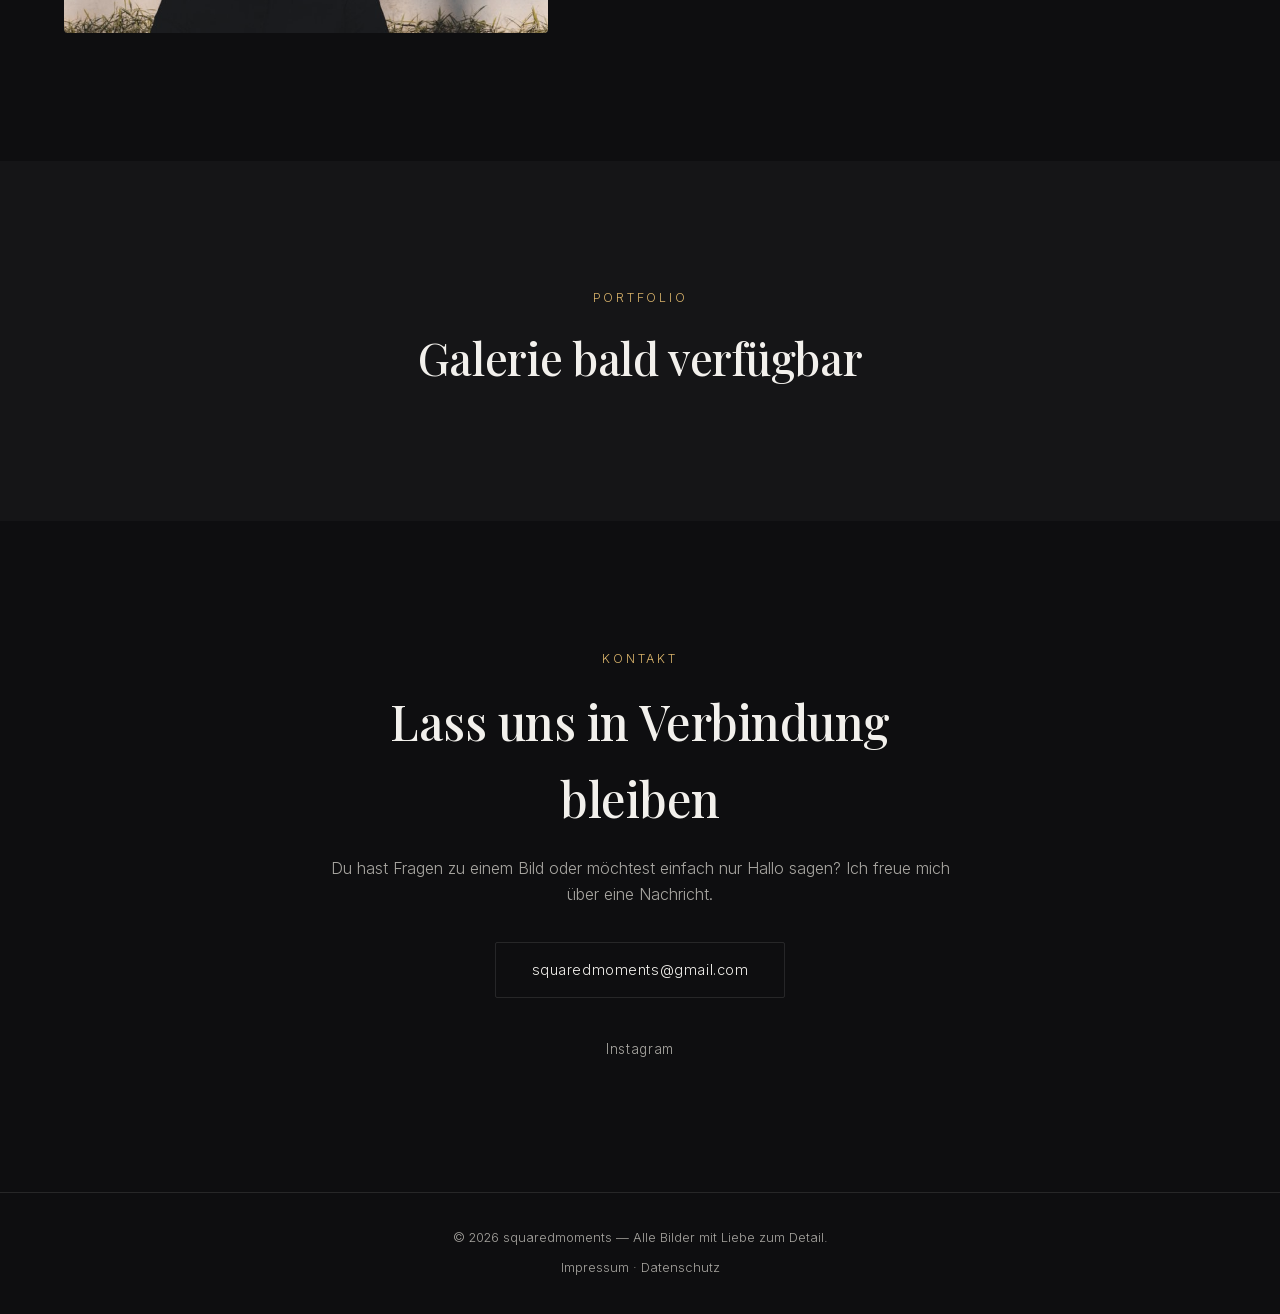
==== commit 7d59d5f2: "Cache-bust about-section image" ====
--- a/index.html
+++ b/index.html
@@ -52,7 +52,7 @@
 
 <section class="about" id="about">
   <div class="about__image reveal">
-    <img src="images/about-photo.jpg" alt="Aufnahme des Fotografen">
+    <img src="images/about-photo.jpg?v=2" alt="Aufnahme des Fotografen">
   </div>
   <div class="about__text reveal">
     <p class="section-eyebrow">Über mich</p>
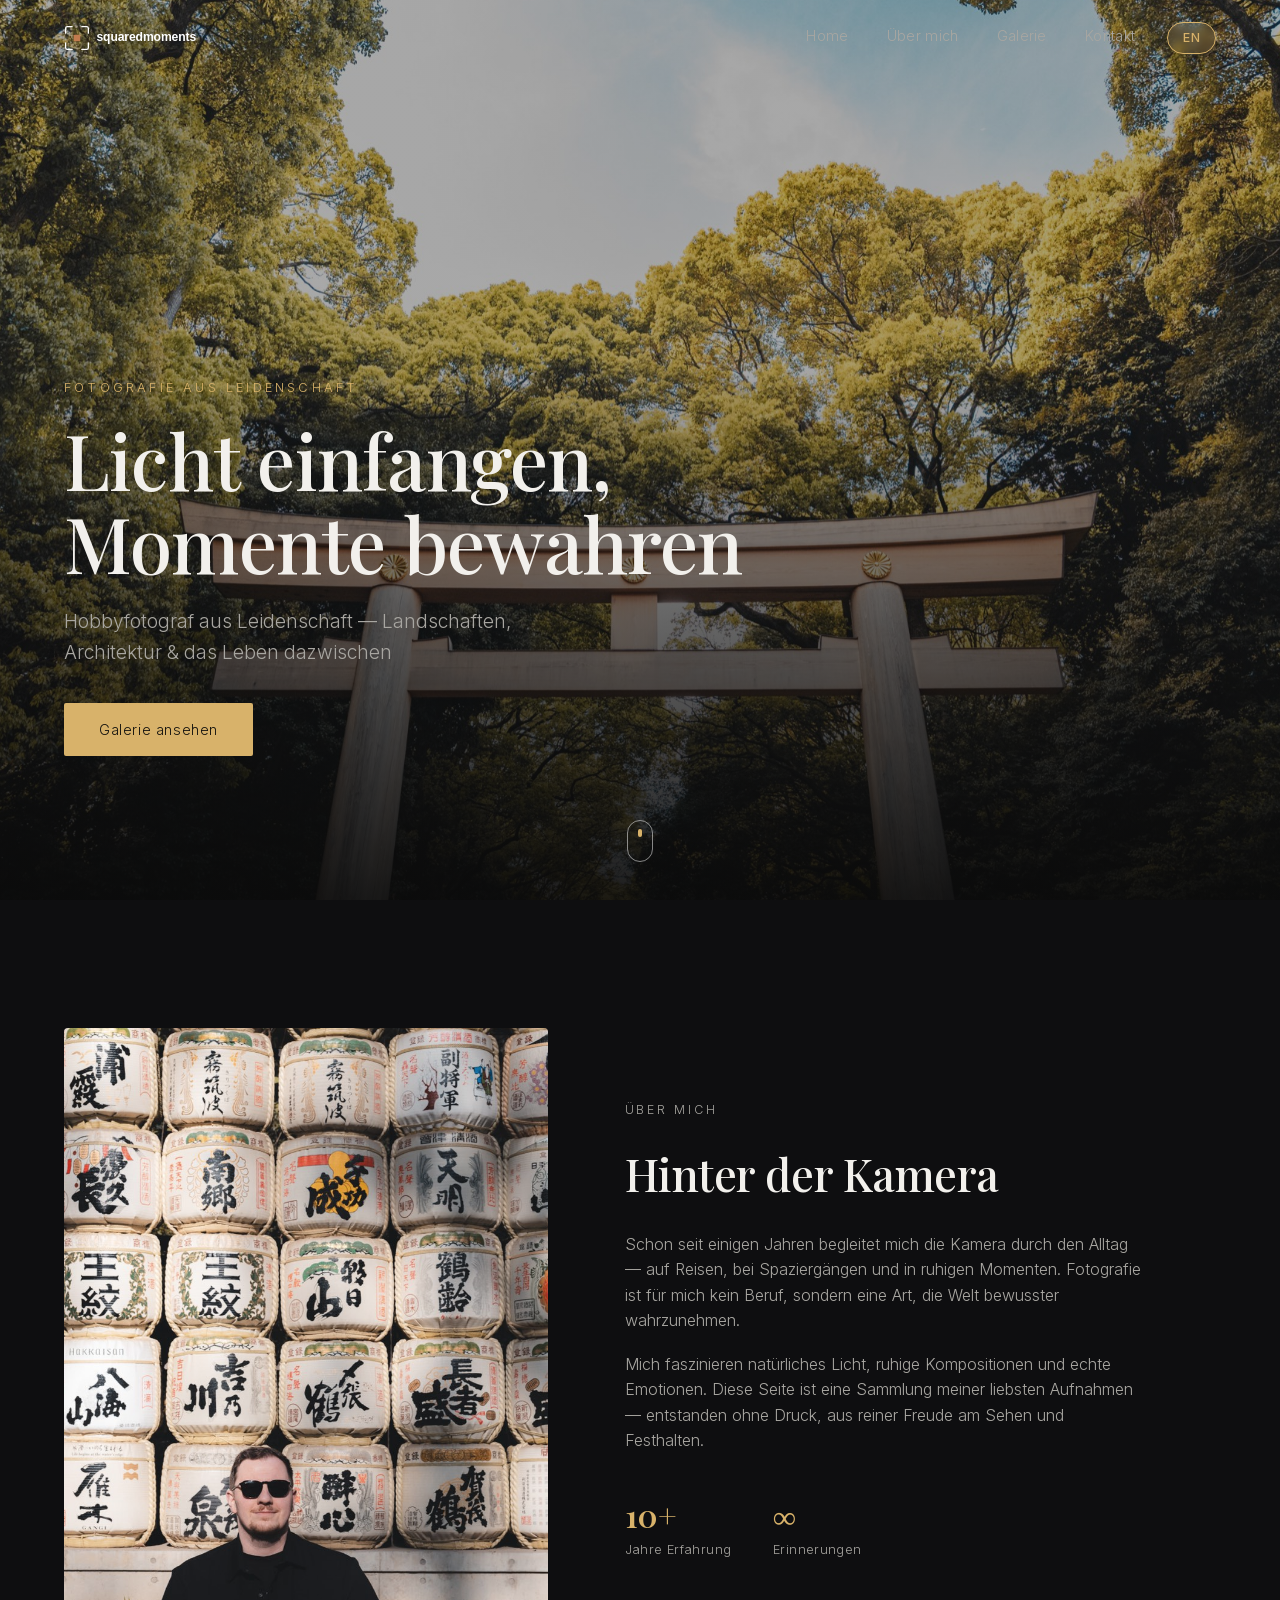
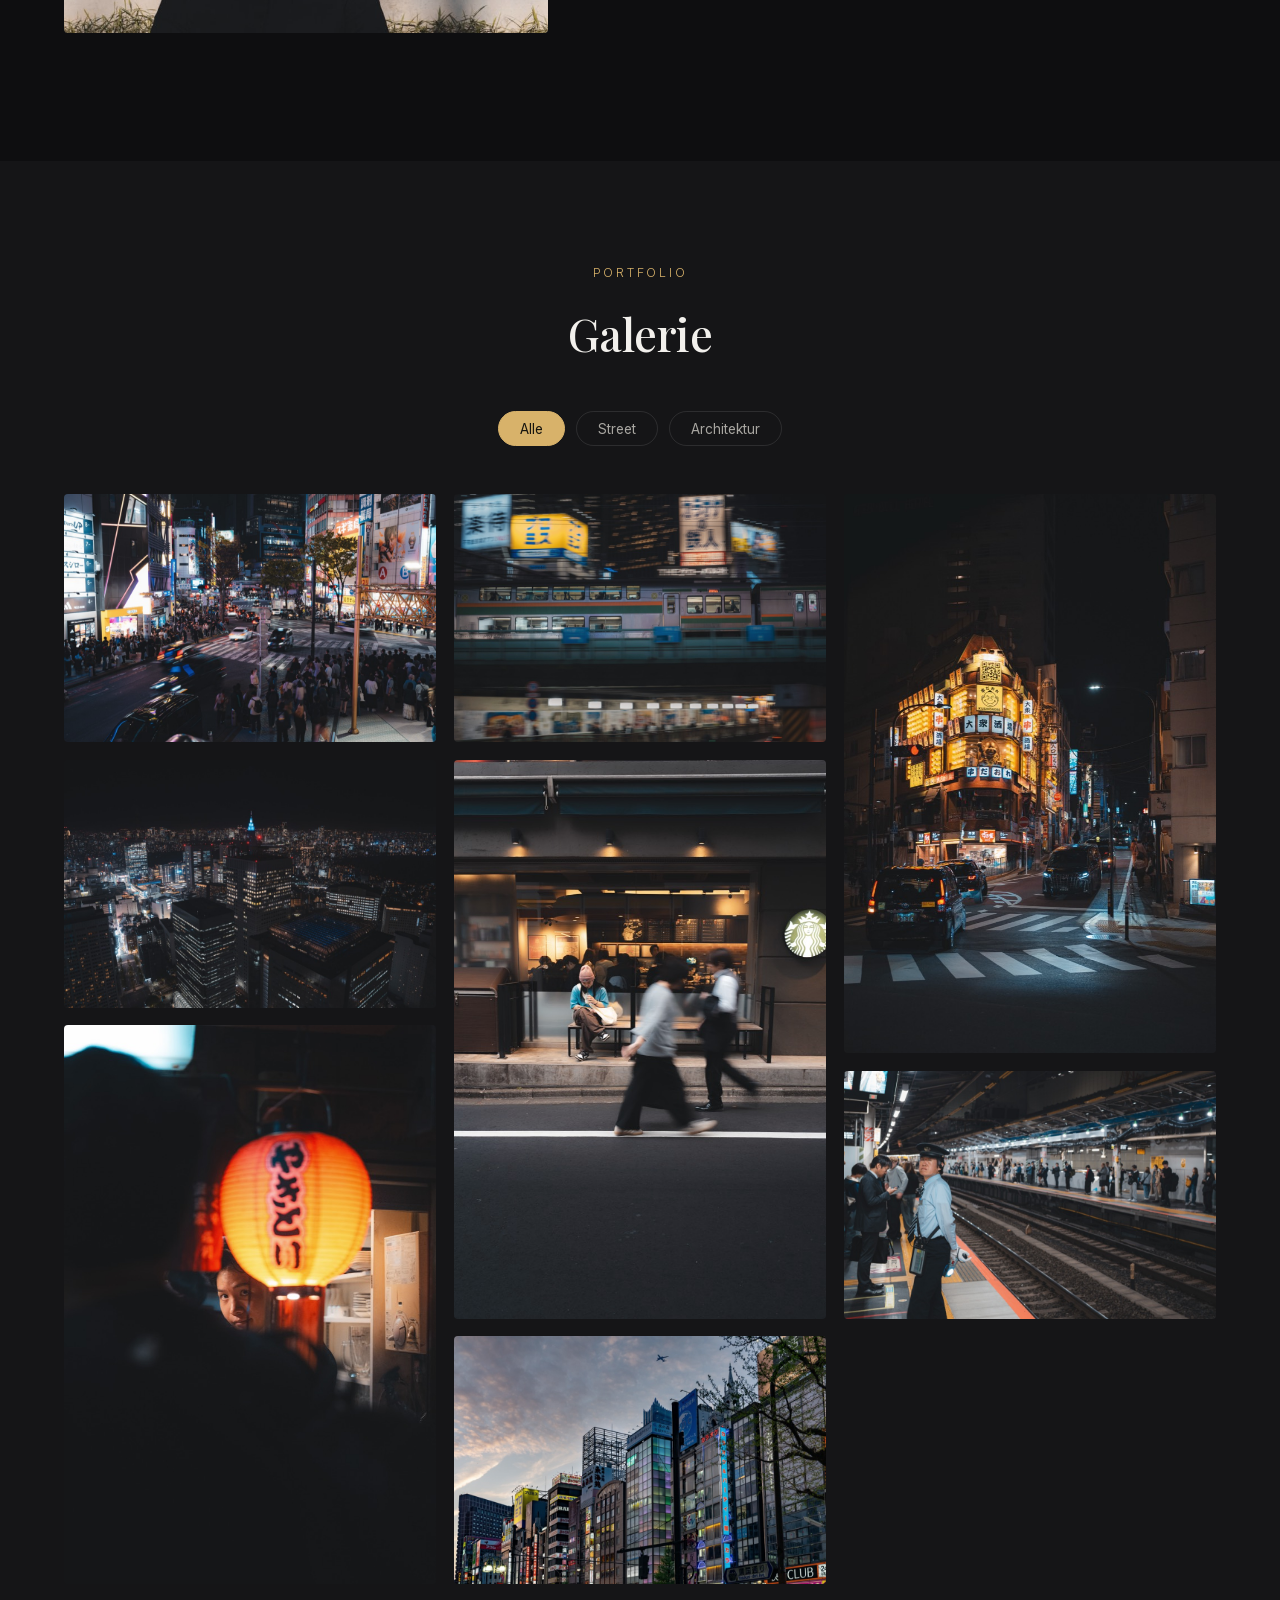
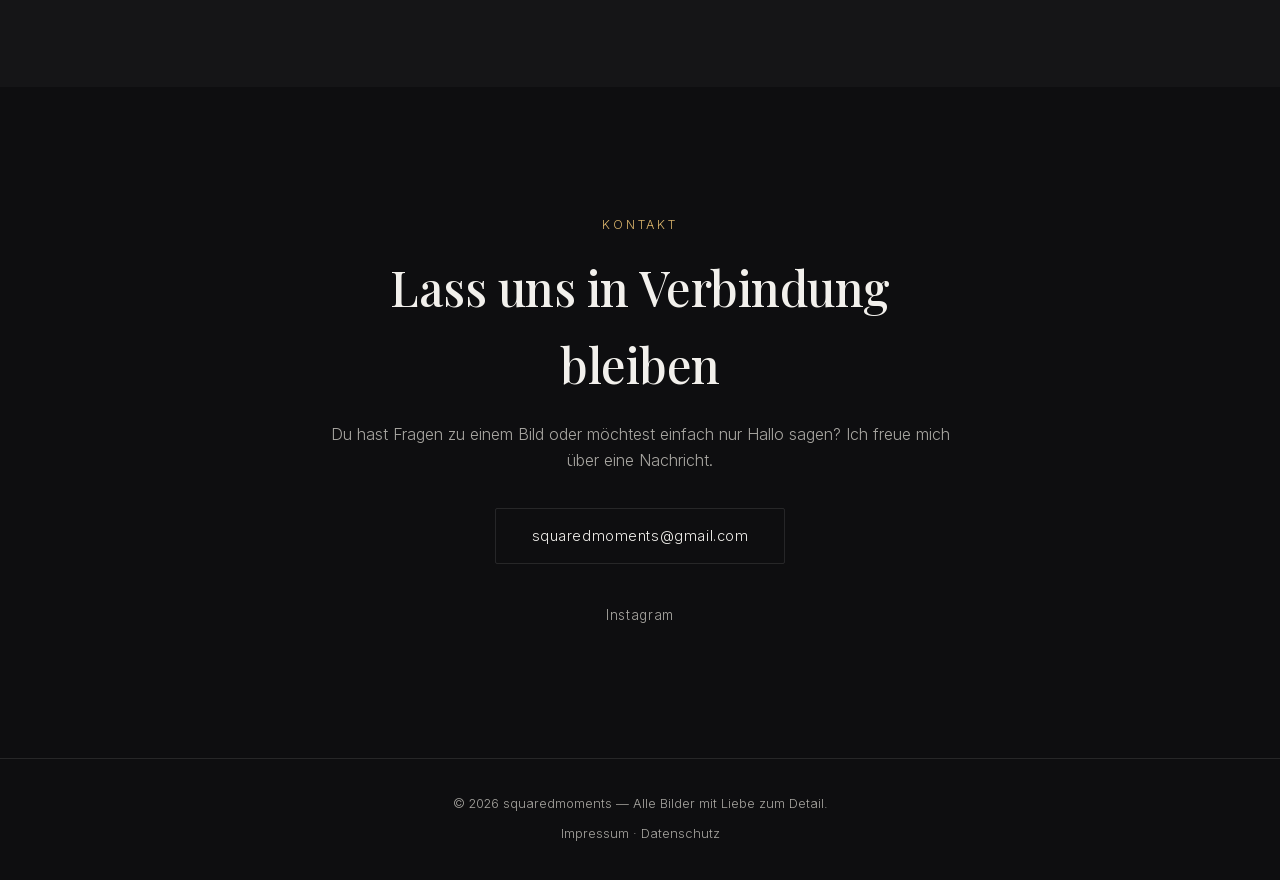
==== commit ff76b1d3: "Build portfolio gallery with 8 photos (masonry, filters, lightbox)" ====
--- a/index.html
+++ b/index.html
@@ -11,7 +11,7 @@
 <link rel="icon" href="logo/favicon-32.png" sizes="32x32" type="image/png">
 <link rel="icon" href="logo/favicon-16.png" sizes="16x16" type="image/png">
 <link rel="apple-touch-icon" href="logo/apple-touch-icon-180.png">
-<link rel="stylesheet" href="style.css?v=2">
+<link rel="stylesheet" href="style.css?v=3">
 </head>
 <body>
 
@@ -74,10 +74,51 @@
   </div>
 </section>
 
-<section class="gallery gallery--soon" id="gallery">
+<section class="gallery" id="gallery">
   <div class="section-header reveal">
     <p class="section-eyebrow">Portfolio</p>
-    <h2>Galerie bald verfügbar</h2>
+    <h2>Galerie</h2>
+  </div>
+
+  <div class="filters reveal" id="filters">
+    <button class="filter active" data-filter="all">Alle</button>
+    <button class="filter" data-filter="street">Street</button>
+    <button class="filter" data-filter="architektur">Architektur</button>
+  </div>
+
+  <div class="grid" id="grid">
+    <figure class="grid__item reveal" data-cat="street">
+      <img src="images/portfolio/street-shibuya-thumb.jpg" data-full="images/portfolio/street-shibuya.jpg" alt="Shibuya-Kreuzung bei Nacht" loading="lazy">
+      <figcaption>Shibuya bei Nacht</figcaption>
+    </figure>
+    <figure class="grid__item reveal" data-cat="architektur">
+      <img src="images/portfolio/arch-skyline-thumb.jpg" data-full="images/portfolio/arch-skyline.jpg" alt="Tokyo Skyline von oben bei Nacht" loading="lazy">
+      <figcaption>Tokyo von oben</figcaption>
+    </figure>
+    <figure class="grid__item reveal" data-cat="street">
+      <img src="images/portfolio/street-lantern-thumb.jpg" data-full="images/portfolio/street-lantern.jpg" alt="Rote Yakitori-Laterne in einer Gasse" loading="lazy">
+      <figcaption>Yakitori-Laterne</figcaption>
+    </figure>
+    <figure class="grid__item reveal" data-cat="street">
+      <img src="images/portfolio/street-train-thumb.jpg" data-full="images/portfolio/street-train.jpg" alt="Fahrender Zug bei Nacht mit Bewegungsunschärfe" loading="lazy">
+      <figcaption>Nachtzug</figcaption>
+    </figure>
+    <figure class="grid__item reveal" data-cat="street">
+      <img src="images/portfolio/street-cafe-thumb.jpg" data-full="images/portfolio/street-cafe.jpg" alt="Café mit vorbeigehenden Passanten" loading="lazy">
+      <figcaption>Straßencafé</figcaption>
+    </figure>
+    <figure class="grid__item reveal" data-cat="architektur">
+      <img src="images/portfolio/arch-shinjuku-thumb.jpg" data-full="images/portfolio/arch-shinjuku.jpg" alt="Shinjuku Fassaden im Abendlicht mit Flugzeug" loading="lazy">
+      <figcaption>Shinjuku im Abendlicht</figcaption>
+    </figure>
+    <figure class="grid__item reveal" data-cat="street">
+      <img src="images/portfolio/street-izakaya-thumb.jpg" data-full="images/portfolio/street-izakaya.jpg" alt="Beleuchtete Izakaya-Ecke bei Nacht" loading="lazy">
+      <figcaption>Izakaya-Ecke</figcaption>
+    </figure>
+    <figure class="grid__item reveal" data-cat="street">
+      <img src="images/portfolio/street-platform-thumb.jpg" data-full="images/portfolio/street-platform.jpg" alt="Bahnbeamter auf einem Bahnsteig in Tokyo" loading="lazy">
+      <figcaption>Am Bahnsteig</figcaption>
+    </figure>
   </div>
 </section>
 
@@ -109,6 +150,6 @@
   <p class="lightbox__caption" id="lightboxCaption"></p>
 </div>
 
-<script src="script.js?v=2"></script>
+<script src="script.js?v=3"></script>
 </body>
 </html>
--- a/style.css
+++ b/style.css
@@ -362,33 +362,33 @@
 .filter.active { background: var(--accent); color: #16140f; border-color: var(--accent); }
 
 .grid {
-  display: grid;
-  grid-template-columns: repeat(4, 1fr);
-  grid-auto-rows: 260px;
-  gap: 1.1rem;
+  column-count: 3;
+  column-gap: 1.1rem;
+  max-width: 1300px;
+  margin: 0 auto;
 }
 .grid__item {
   position: relative;
-  grid-column: span 1;
-  grid-row: span 1;
+  display: block;
+  width: 100%;
+  margin: 0 0 1.1rem;
+  break-inside: avoid;
   overflow: hidden;
   border-radius: 4px;
   cursor: pointer;
 }
-.grid__item[style*="--span:2"] { grid-column: span 2; }
-
 .grid__item img {
-  width: 100%; height: 100%; object-fit: cover;
+  width: 100%; height: auto; display: block;
   transition: transform 0.6s ease, filter 0.6s ease;
   filter: saturate(0.9);
 }
-.grid__item:hover img { transform: scale(1.08); filter: saturate(1.1); }
+.grid__item:hover img { transform: scale(1.05); filter: saturate(1.1); }
 
 .grid__item figcaption {
   position: absolute;
   left: 0; right: 0; bottom: 0;
-  padding: 1.2rem 1.1rem;
-  background: linear-gradient(0deg, rgba(0,0,0,0.75), transparent);
+  padding: 1.4rem 1.1rem 1.1rem;
+  background: linear-gradient(0deg, rgba(0,0,0,0.8), transparent);
   font-size: 0.85rem;
   letter-spacing: 0.02em;
   opacity: 0;
@@ -580,8 +580,7 @@
 @media (max-width: 980px) {
   .about { grid-template-columns: 1fr; }
   .about__image { max-width: 460px; margin: 0 auto; }
-  .grid { grid-template-columns: repeat(2, 1fr); grid-auto-rows: 220px; }
-  .grid__item[style*="--span:2"] { grid-column: span 2; }
+  .grid { column-count: 2; }
 }
 
 @media (max-width: 720px) {
@@ -608,8 +607,7 @@
 
   .hero__content { padding-bottom: 6rem; }
 
-  .grid { grid-template-columns: 1fr; grid-auto-rows: 300px; }
-  .grid__item[style*="--span:2"] { grid-column: span 1; }
+  .grid { column-count: 1; }
 
   .about__stats { flex-wrap: wrap; row-gap: 1.4rem; }
 
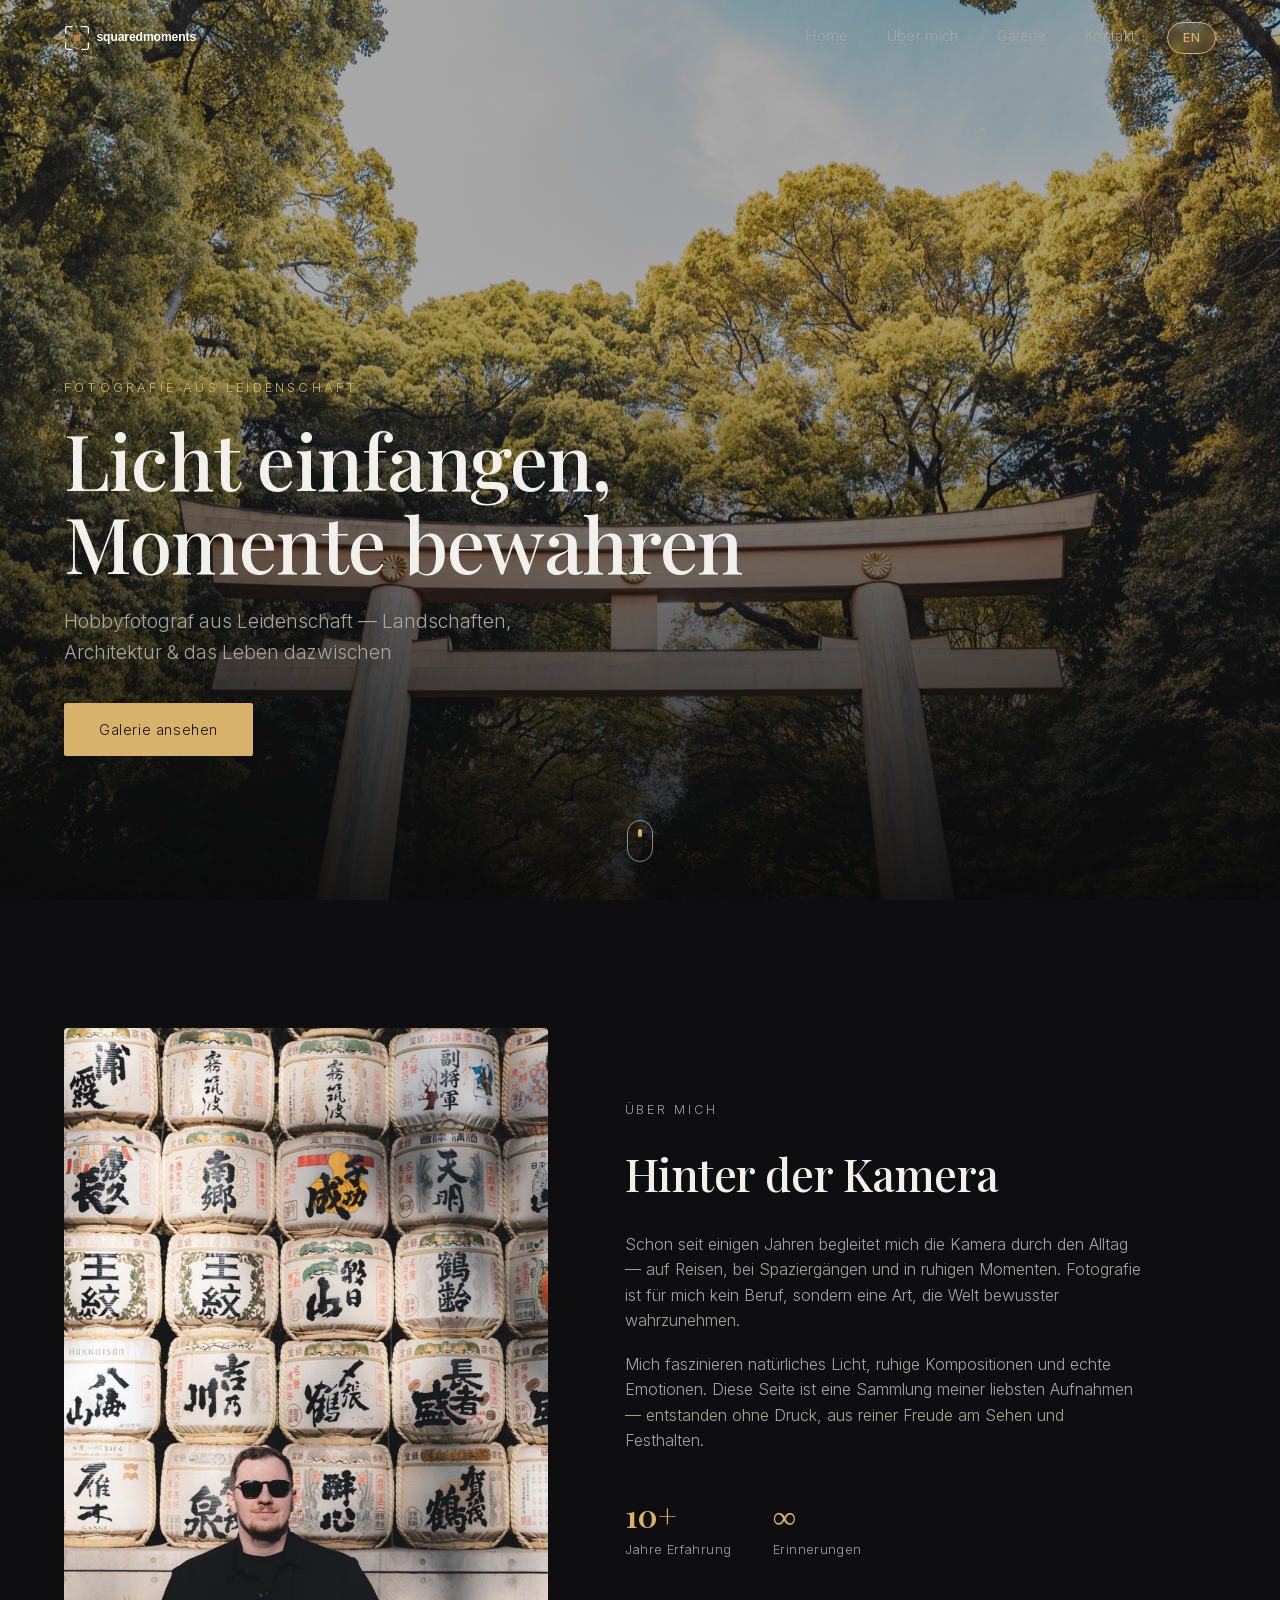
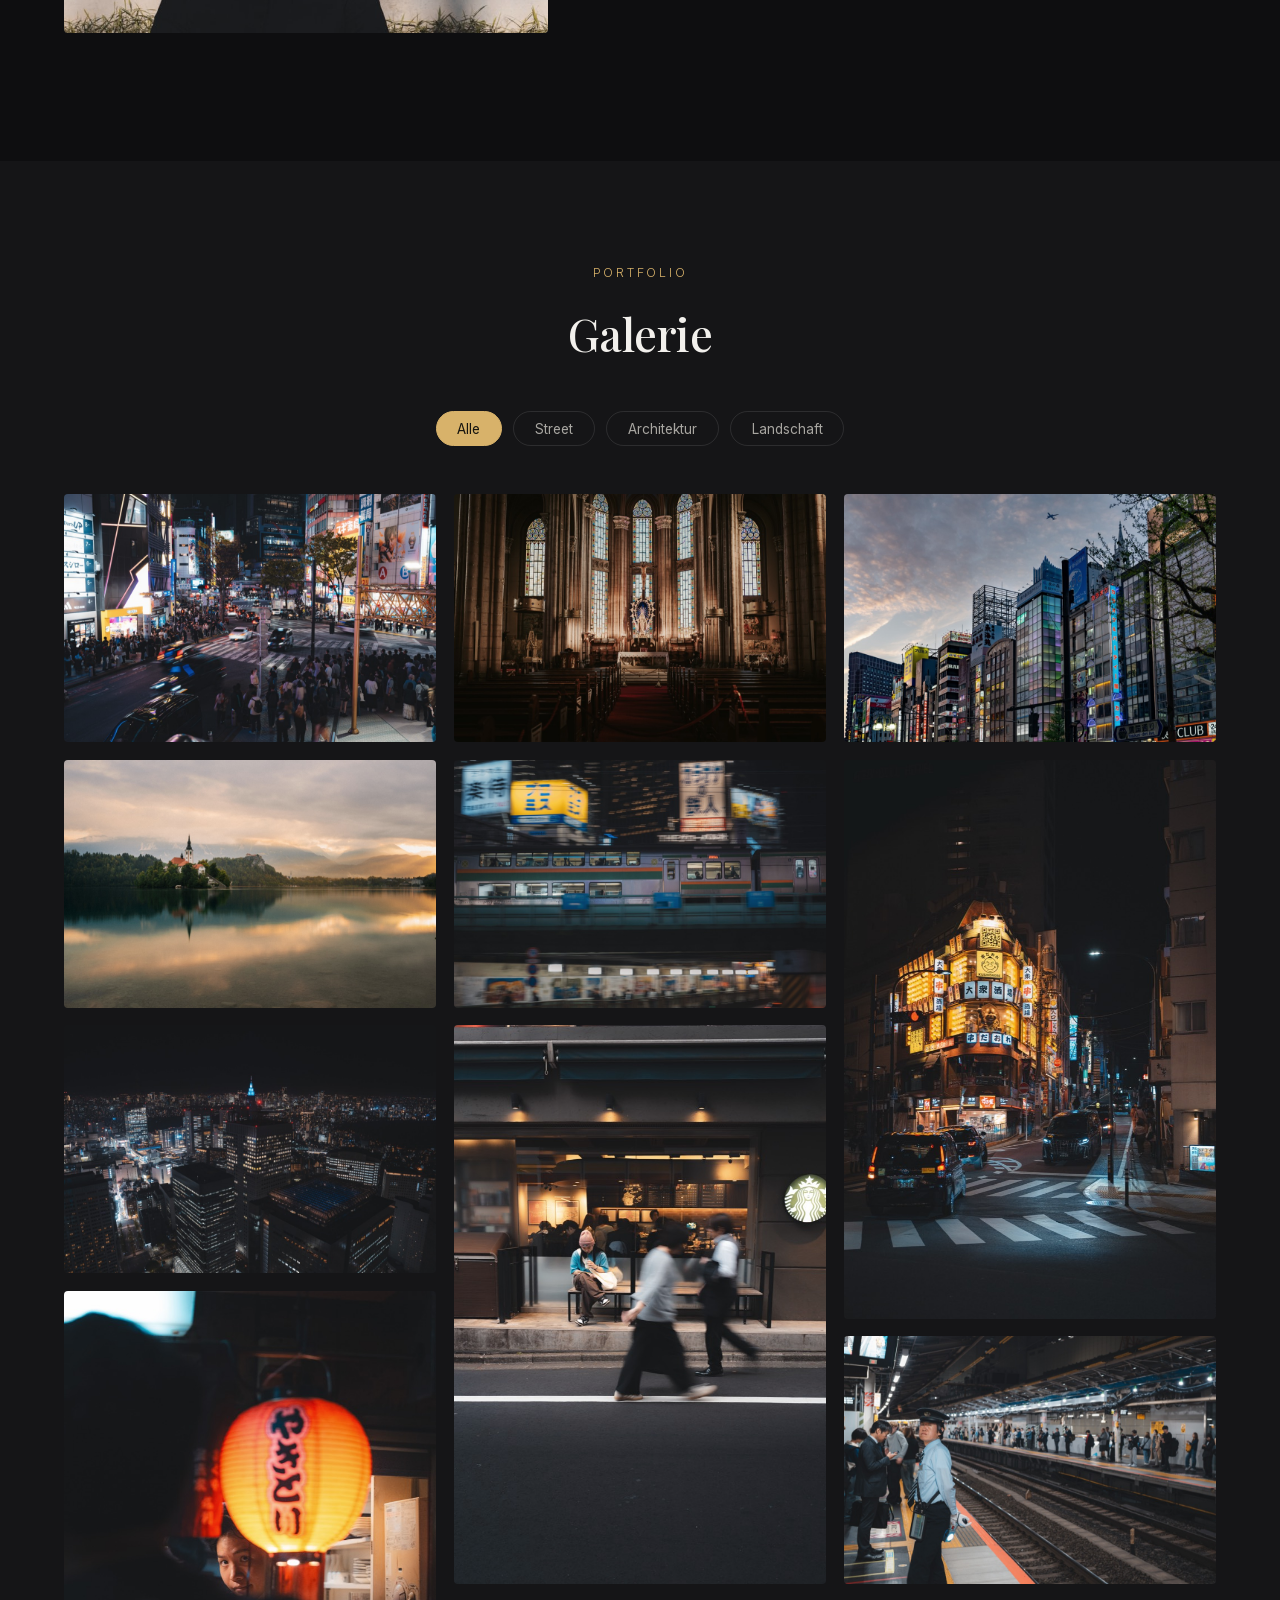
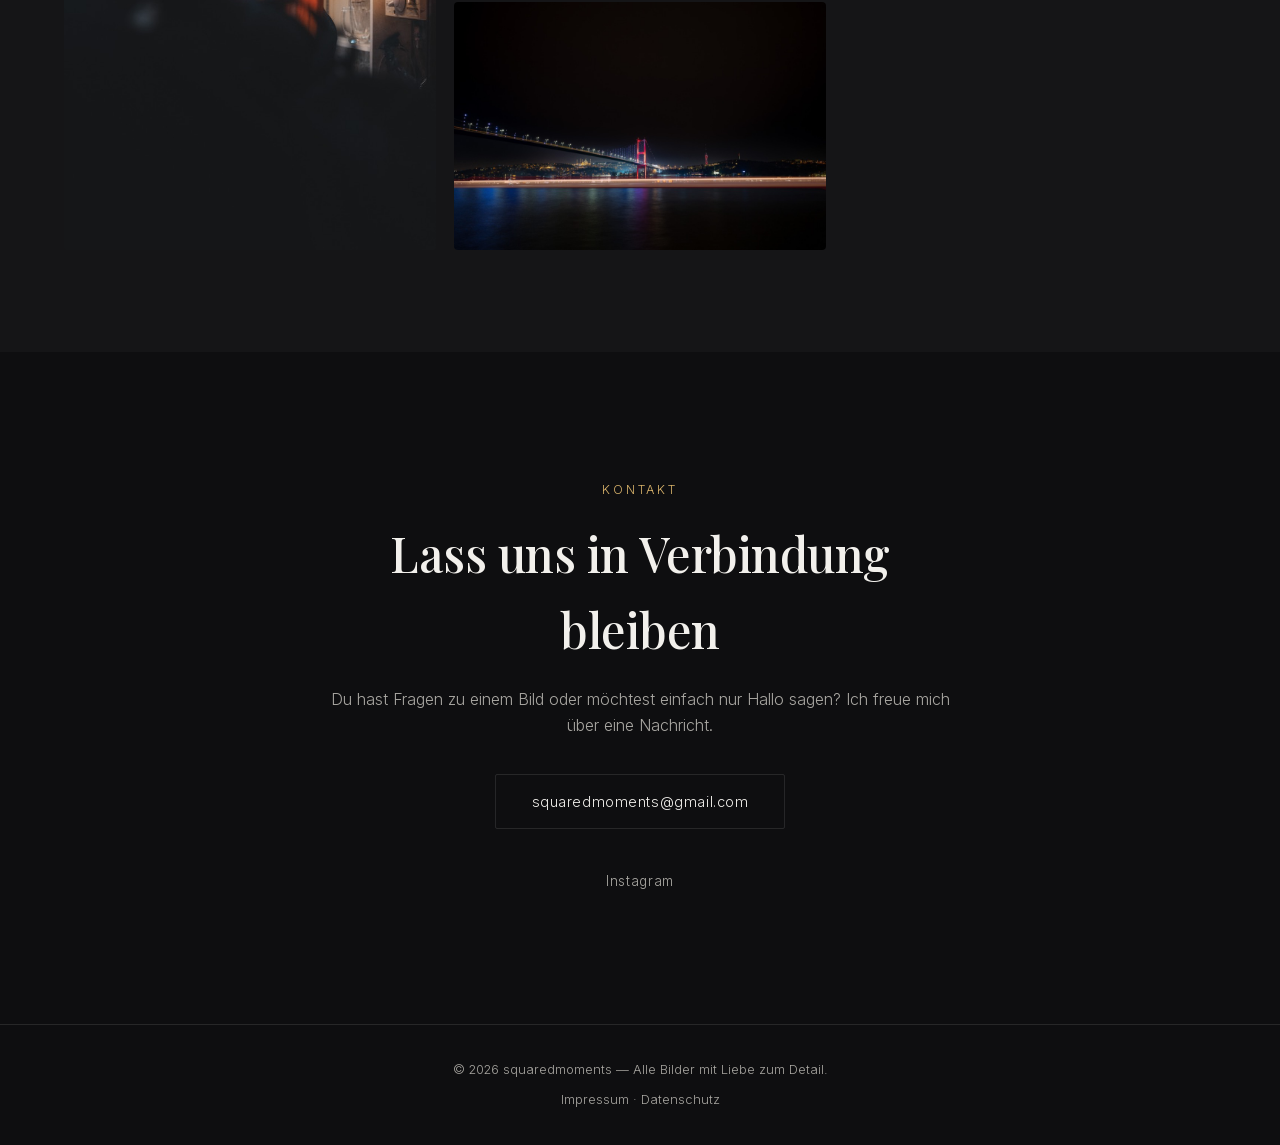
==== commit 9b606479: "Add 3 photos (Lake Bled, cathedral, Bosphorus) and Landschaft filter" ====
--- a/index.html
+++ b/index.html
@@ -84,12 +84,17 @@
     <button class="filter active" data-filter="all">Alle</button>
     <button class="filter" data-filter="street">Street</button>
     <button class="filter" data-filter="architektur">Architektur</button>
+    <button class="filter" data-filter="landschaft">Landschaft</button>
   </div>
 
   <div class="grid" id="grid">
     <figure class="grid__item reveal" data-cat="street">
       <img src="images/portfolio/street-shibuya-thumb.jpg" data-full="images/portfolio/street-shibuya.jpg" alt="Shibuya-Kreuzung bei Nacht" loading="lazy">
       <figcaption>Shibuya bei Nacht</figcaption>
+    </figure>
+    <figure class="grid__item reveal" data-cat="landschaft">
+      <img src="images/portfolio/landscape-bled-thumb.jpg" data-full="images/portfolio/landscape-bled.jpg" alt="Bleder See mit Inselkirche bei Sonnenaufgang" loading="lazy">
+      <figcaption>Bleder See, Slowenien</figcaption>
     </figure>
     <figure class="grid__item reveal" data-cat="architektur">
       <img src="images/portfolio/arch-skyline-thumb.jpg" data-full="images/portfolio/arch-skyline.jpg" alt="Tokyo Skyline von oben bei Nacht" loading="lazy">
@@ -99,6 +104,10 @@
       <img src="images/portfolio/street-lantern-thumb.jpg" data-full="images/portfolio/street-lantern.jpg" alt="Rote Yakitori-Laterne in einer Gasse" loading="lazy">
       <figcaption>Yakitori-Laterne</figcaption>
     </figure>
+    <figure class="grid__item reveal" data-cat="architektur">
+      <img src="images/portfolio/arch-church-thumb.jpg" data-full="images/portfolio/arch-church.jpg" alt="Innenraum einer gotischen Kathedrale mit Buntglasfenstern" loading="lazy">
+      <figcaption>Licht in der Kathedrale</figcaption>
+    </figure>
     <figure class="grid__item reveal" data-cat="street">
       <img src="images/portfolio/street-train-thumb.jpg" data-full="images/portfolio/street-train.jpg" alt="Fahrender Zug bei Nacht mit Bewegungsunschärfe" loading="lazy">
       <figcaption>Nachtzug</figcaption>
@@ -106,6 +115,10 @@
     <figure class="grid__item reveal" data-cat="street">
       <img src="images/portfolio/street-cafe-thumb.jpg" data-full="images/portfolio/street-cafe.jpg" alt="Café mit vorbeigehenden Passanten" loading="lazy">
       <figcaption>Straßencafé</figcaption>
+    </figure>
+    <figure class="grid__item reveal" data-cat="architektur">
+      <img src="images/portfolio/arch-bosphorus-thumb.jpg" data-full="images/portfolio/arch-bosphorus.jpg" alt="Bosporus-Brücke bei Nacht in Istanbul" loading="lazy">
+      <figcaption>Bosporus-Brücke, Istanbul</figcaption>
     </figure>
     <figure class="grid__item reveal" data-cat="architektur">
       <img src="images/portfolio/arch-shinjuku-thumb.jpg" data-full="images/portfolio/arch-shinjuku.jpg" alt="Shinjuku Fassaden im Abendlicht mit Flugzeug" loading="lazy">
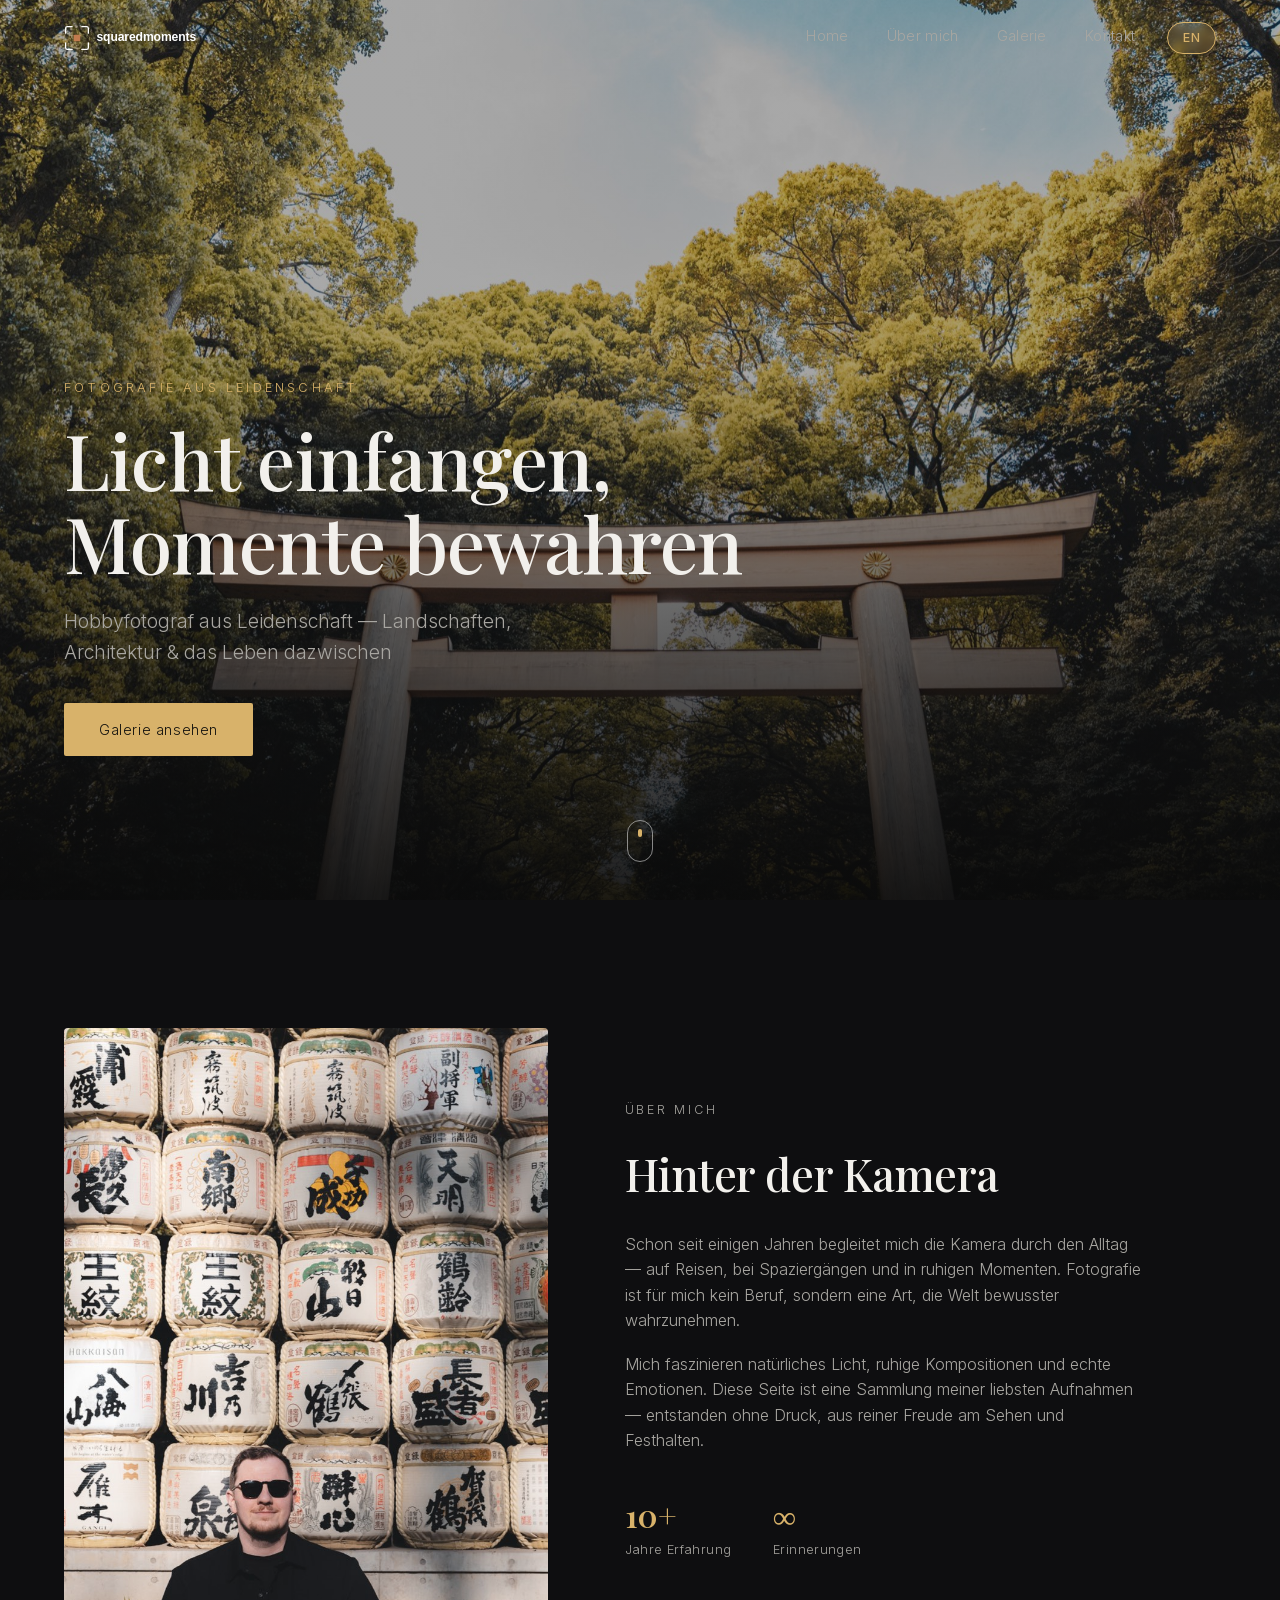
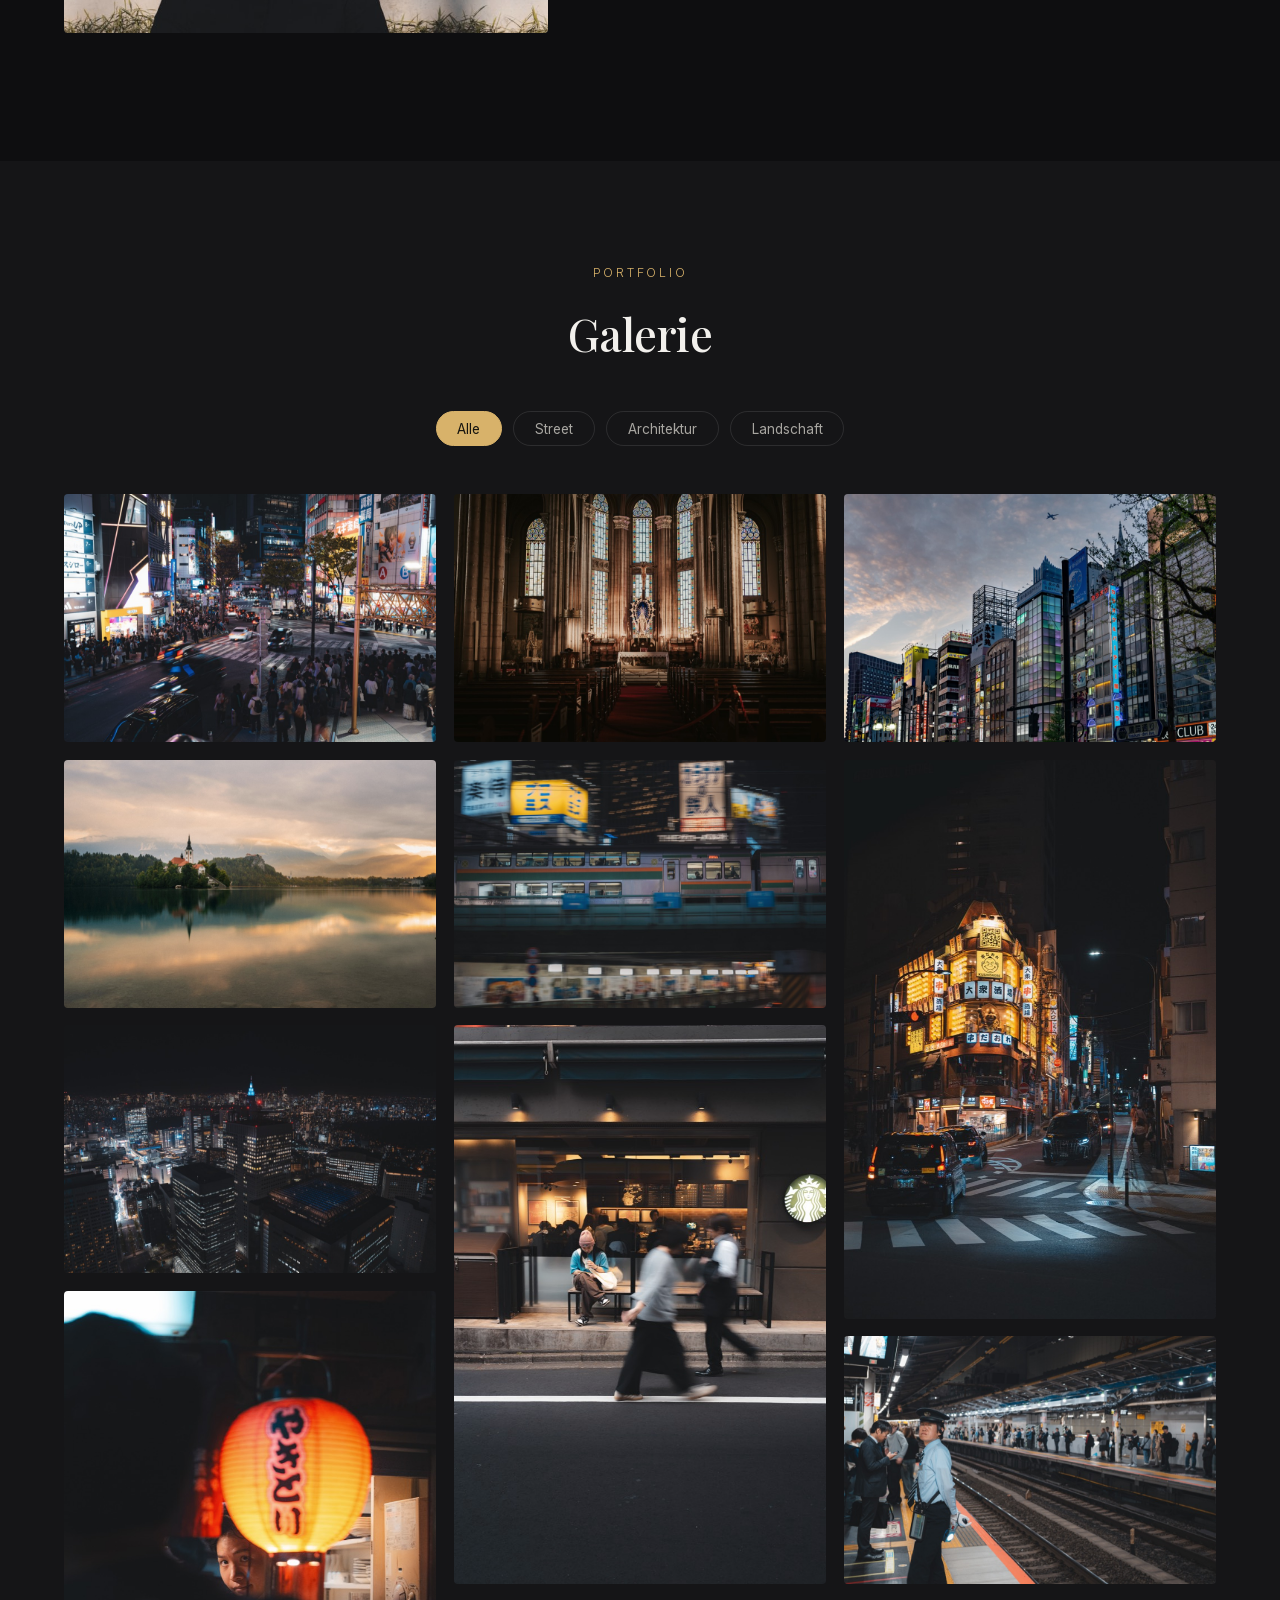
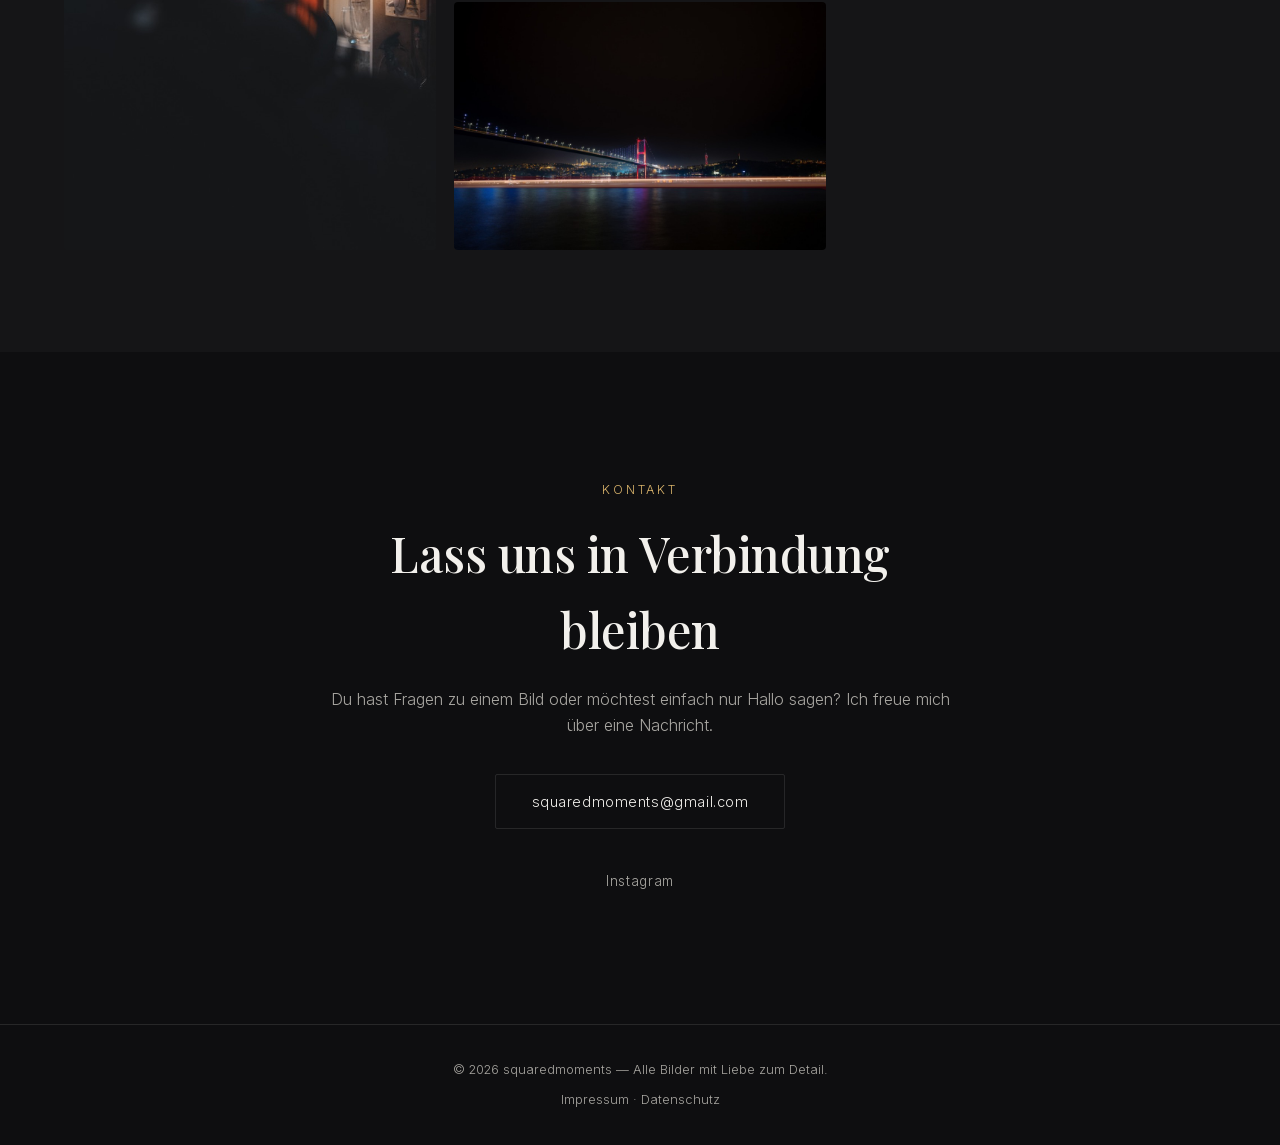
==== commit 5666be6d: "Update cathedral caption to Istanbul" ====
--- a/index.html
+++ b/index.html
@@ -106,7 +106,7 @@
     </figure>
     <figure class="grid__item reveal" data-cat="architektur">
       <img src="images/portfolio/arch-church-thumb.jpg" data-full="images/portfolio/arch-church.jpg" alt="Innenraum einer gotischen Kathedrale mit Buntglasfenstern" loading="lazy">
-      <figcaption>Licht in der Kathedrale</figcaption>
+      <figcaption>Kathedrale, Istanbul</figcaption>
     </figure>
     <figure class="grid__item reveal" data-cat="street">
       <img src="images/portfolio/street-train-thumb.jpg" data-full="images/portfolio/street-train.jpg" alt="Fahrender Zug bei Nacht mit Bewegungsunschärfe" loading="lazy">
